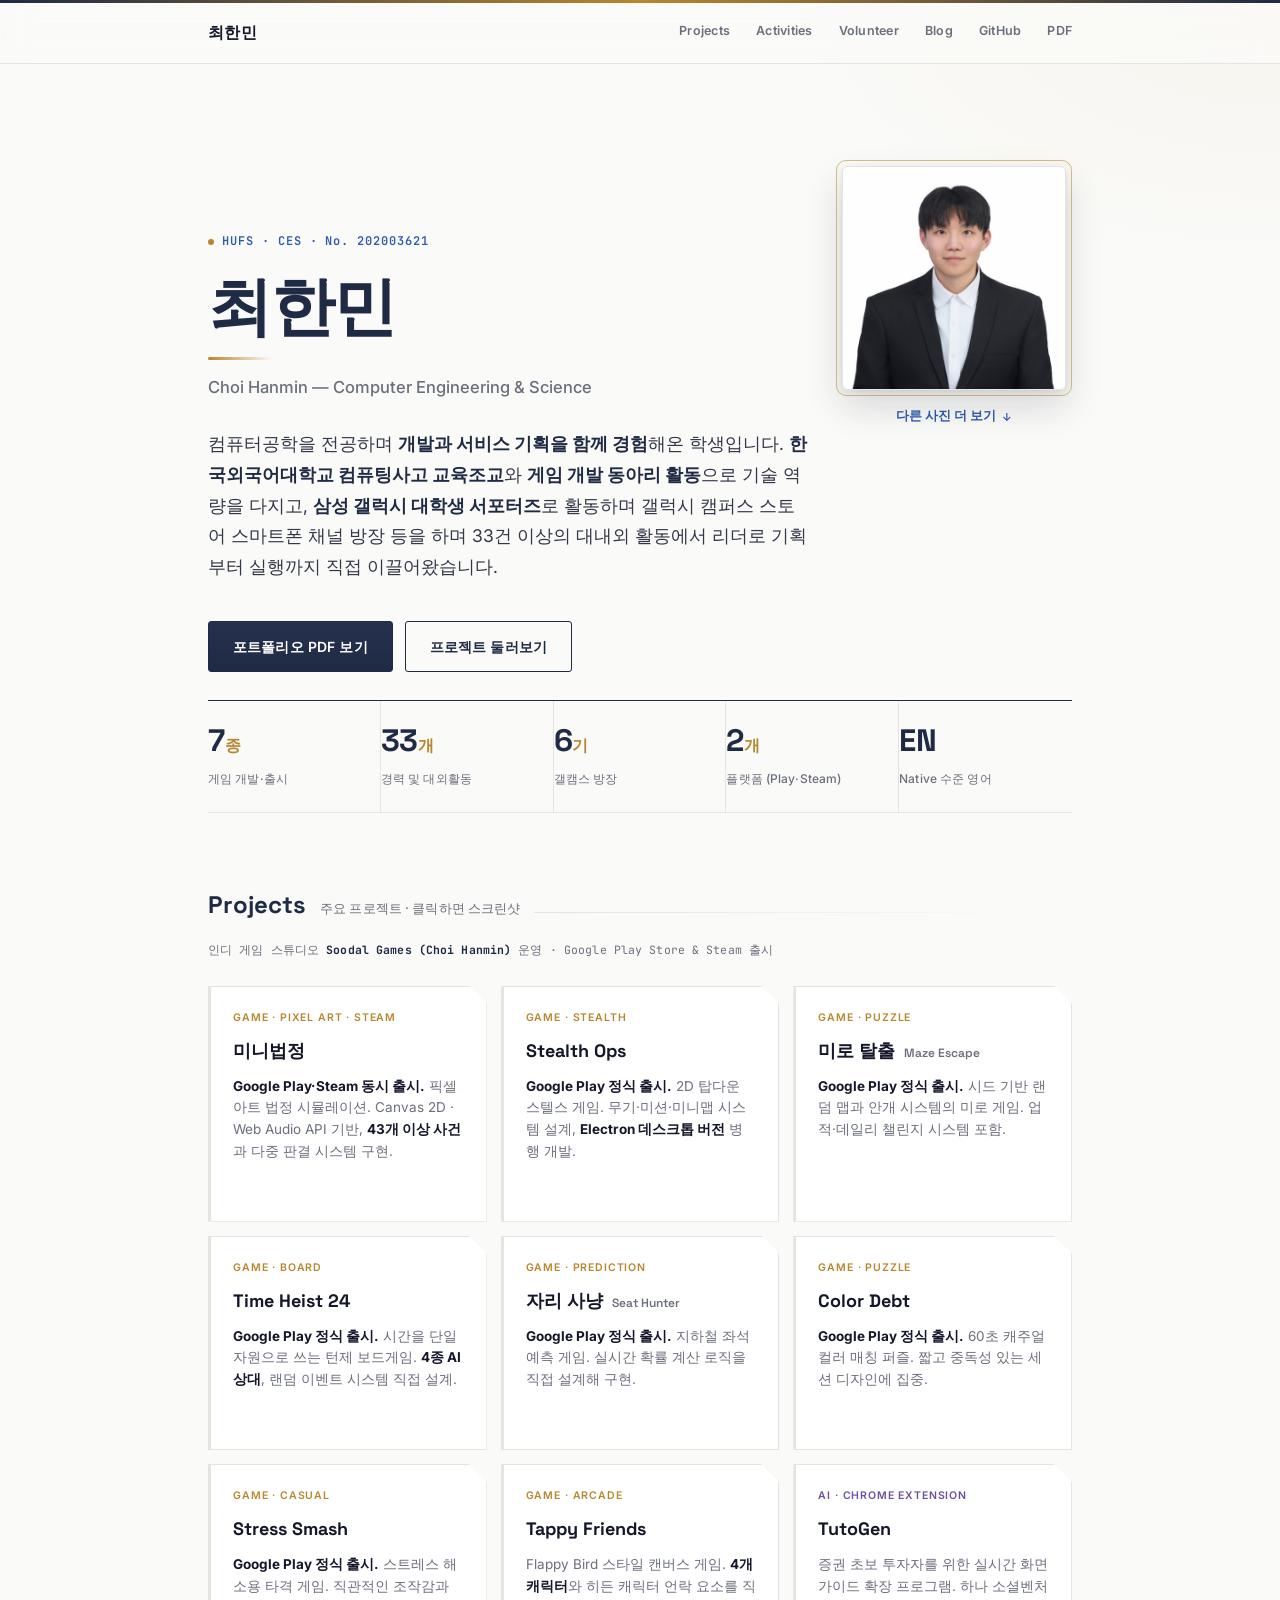
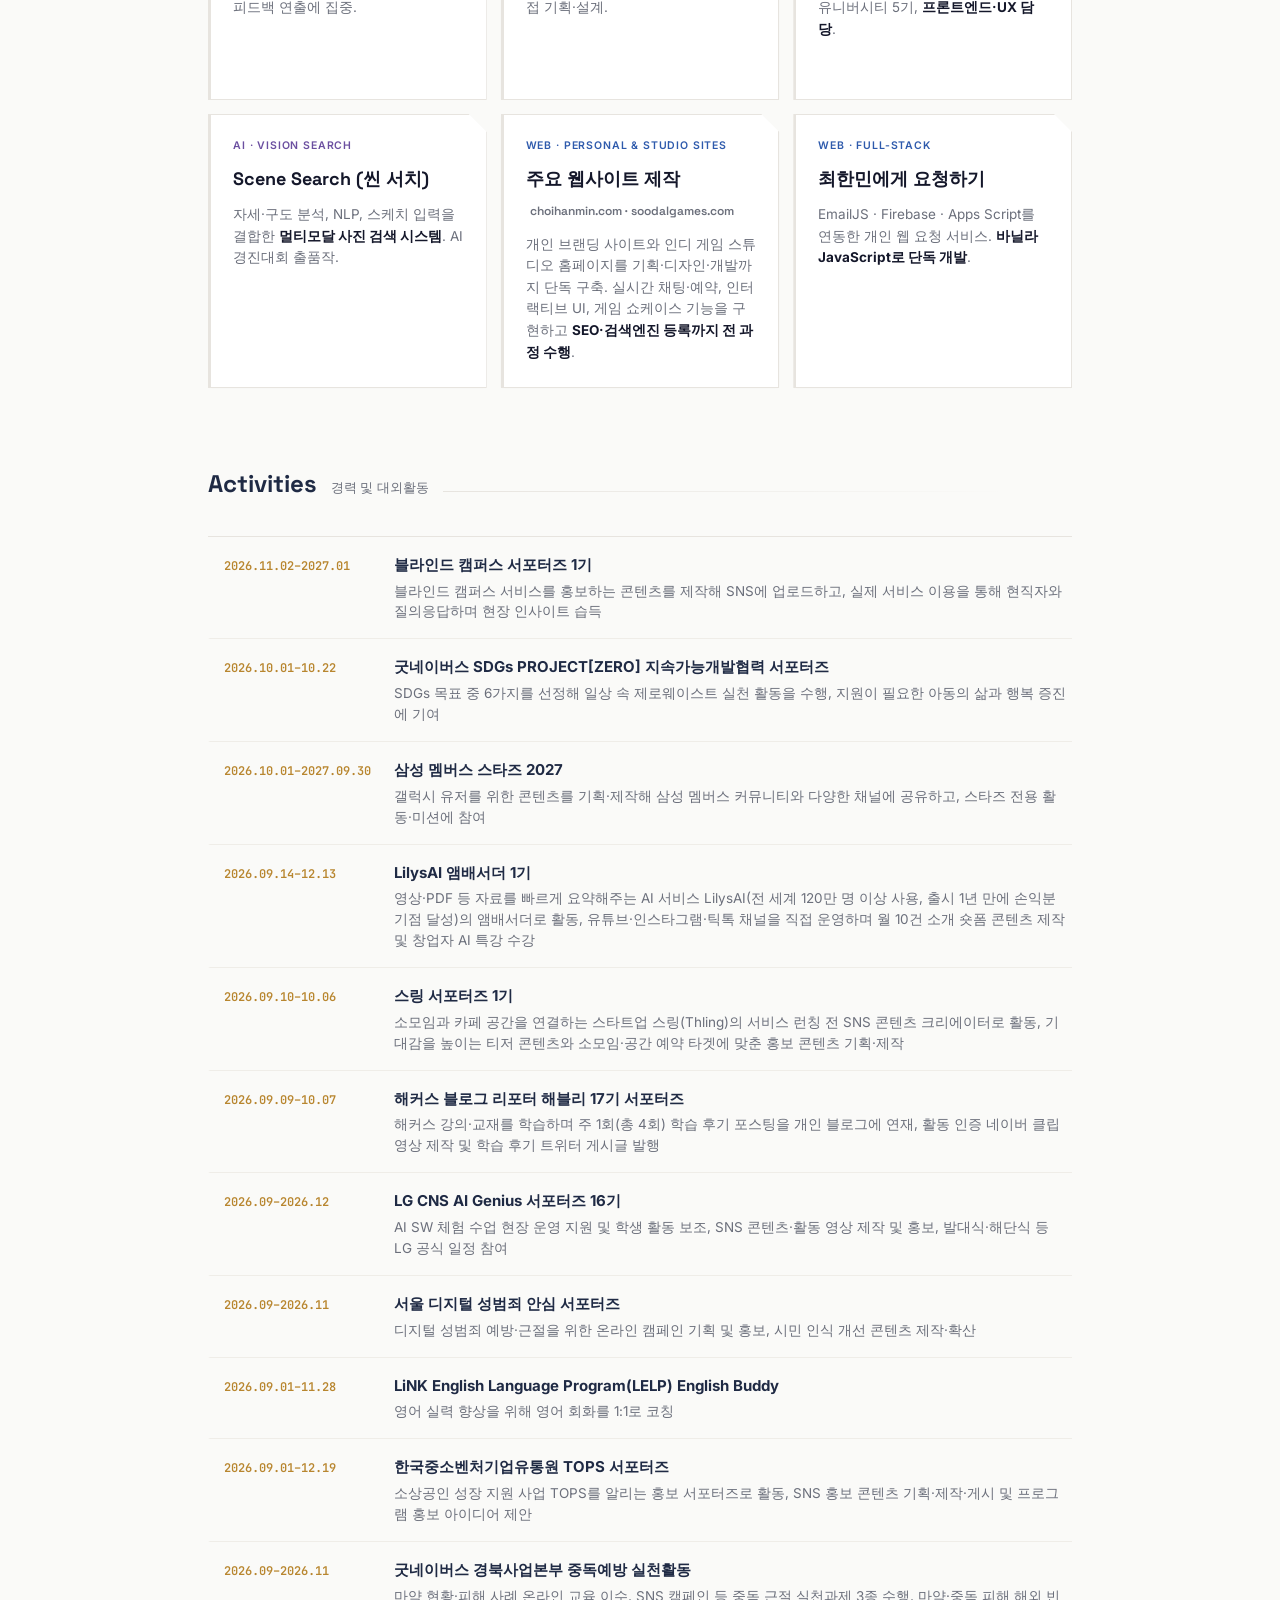
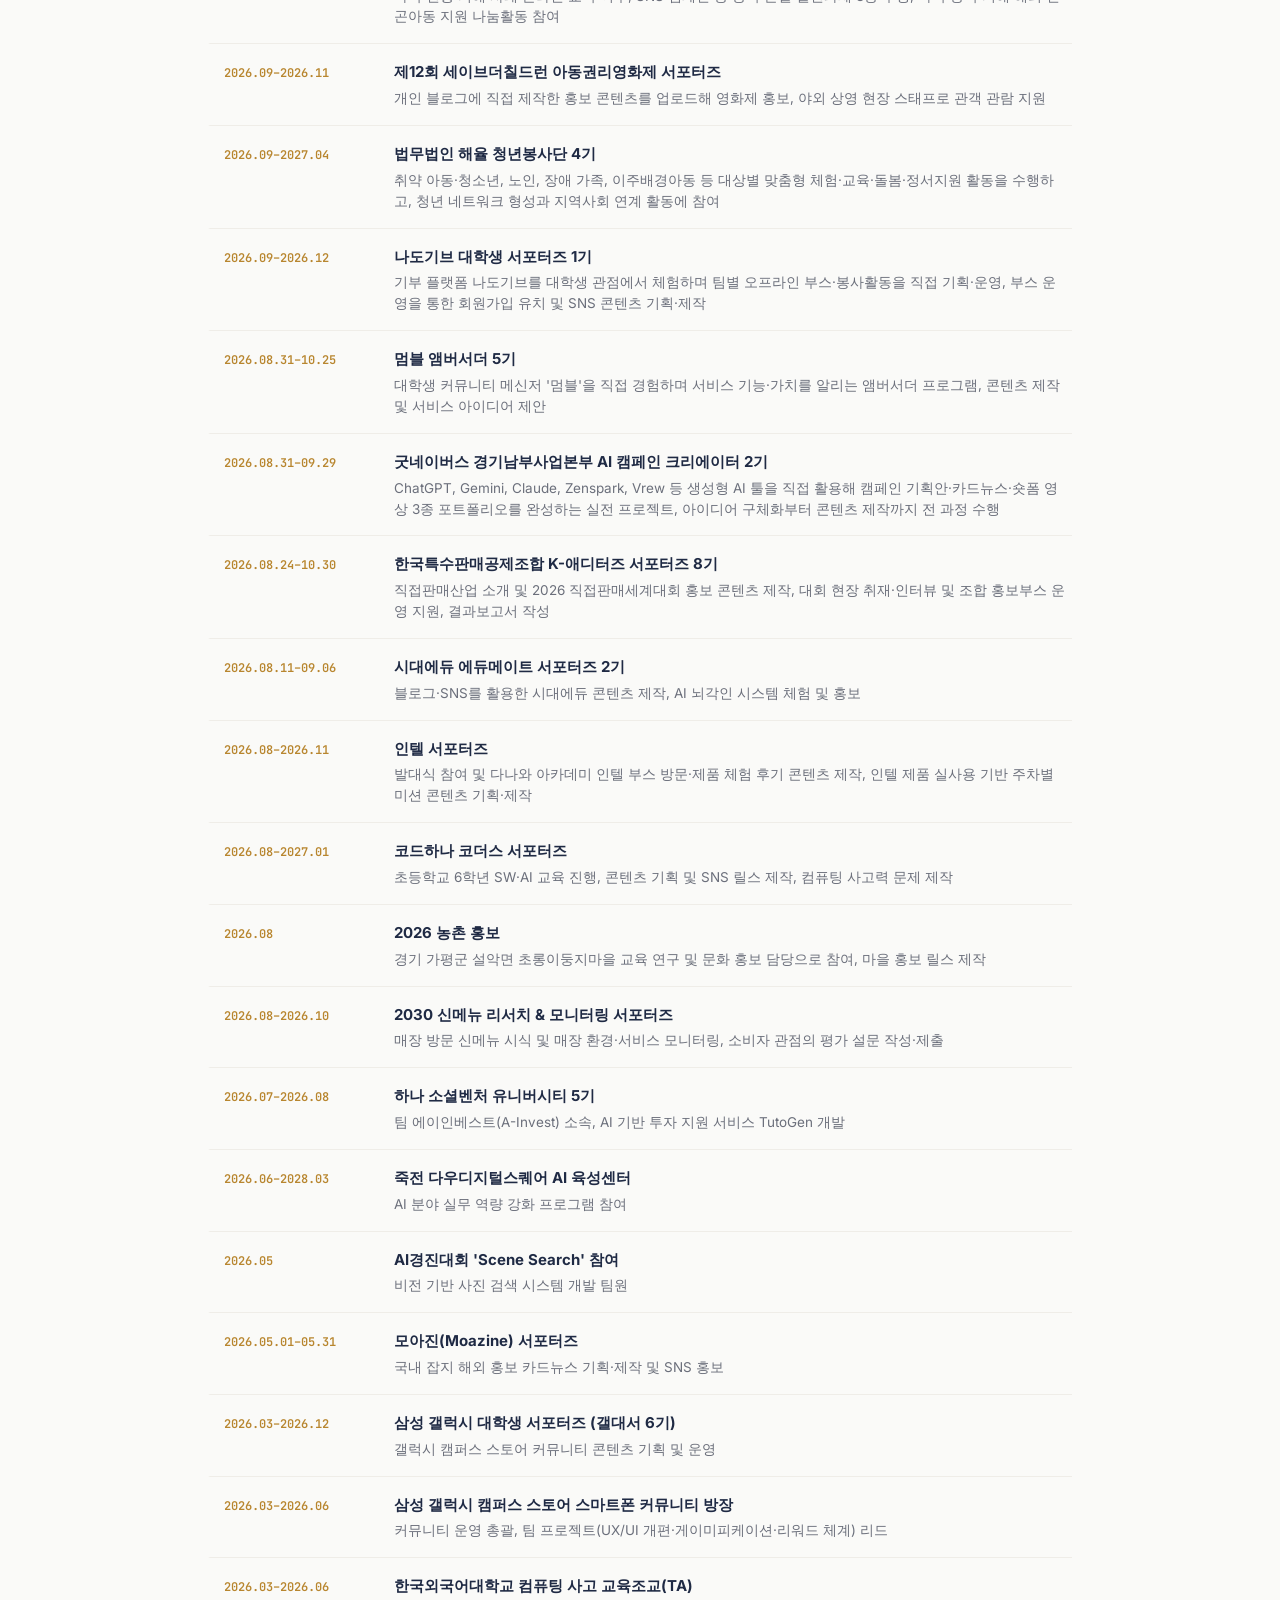
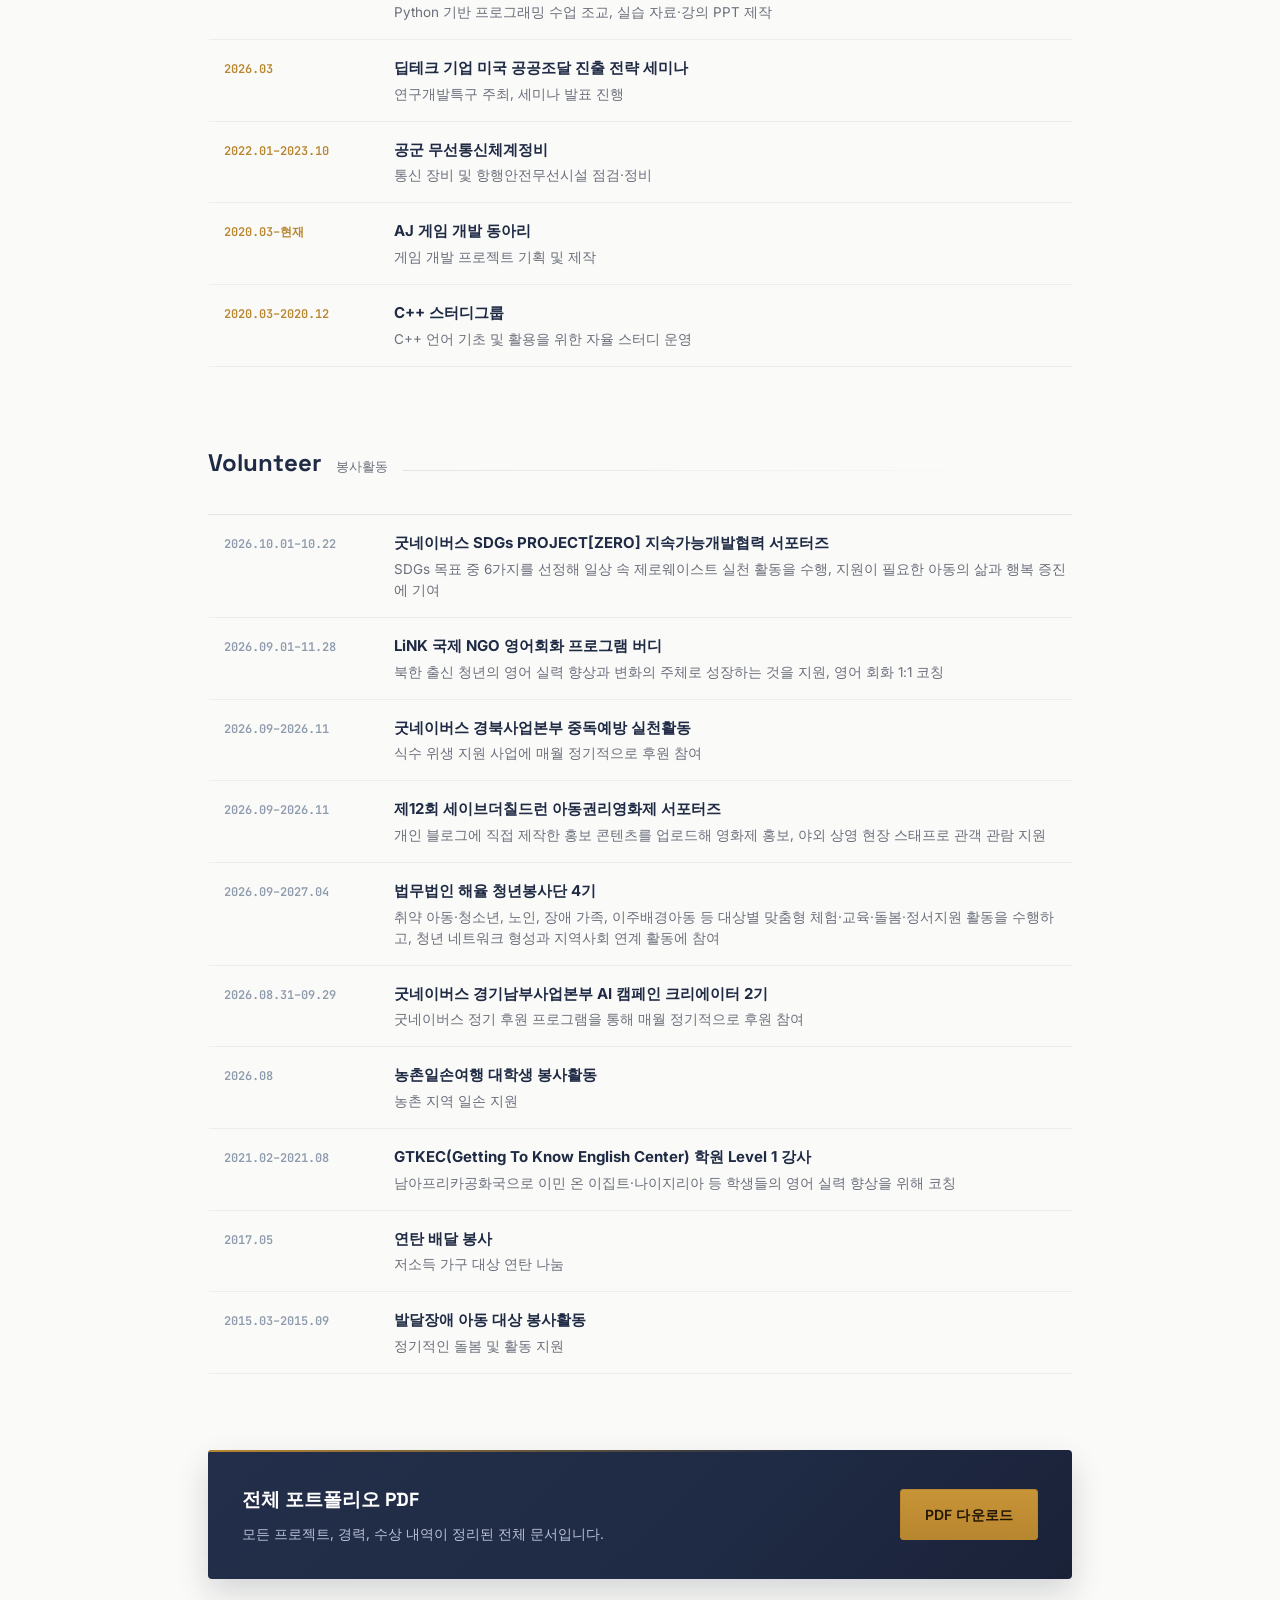
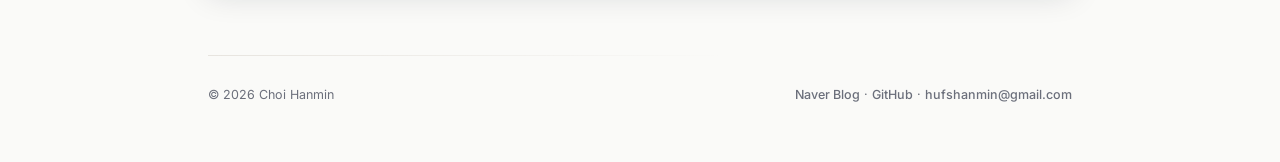
==== portfolio/index.html @ 6557c507 "Add 블라인드 캠퍼스 서포터즈 1기 activity - portfolio/index.html: new Activities row (2026.11.02-2027.01), now t" ====
<!DOCTYPE html>
<html lang="ko">
<head>
<meta charset="UTF-8">
<meta name="viewport" content="width=device-width, initial-scale=1.0">
<title>최한민 — Choi Hanmin</title>
<link rel="preconnect" href="https://fonts.googleapis.com">
<link rel="preconnect" href="https://fonts.gstatic.com" crossorigin>
<link href="https://fonts.googleapis.com/css2?family=Space+Grotesk:wght@500;600;700&family=Inter:wght@400;500;600;700;800&family=JetBrains+Mono:wght@400;500;600&display=swap" rel="stylesheet">
<style>
  :root{
    --bg:#FAFAF8;
    --surface:#FFFFFF;
    --ink:#14172A;
    --navy:#1F2A44;
    --blue:#2E5AAC;
    --gold:#B8862F;
    --line:#E7E4DF;
    --line-soft:#EFEDE8;
    --muted:#6B6F7B;
  }
  *{box-sizing:border-box;}
  html{scroll-behavior:smooth;}
  body{
    margin:0;
    background:
      radial-gradient(1100px 520px at 12% -8%, rgba(46,90,172,0.05), transparent 60%),
      radial-gradient(900px 480px at 100% 0%, rgba(184,134,47,0.05), transparent 55%),
      var(--bg);
    color:var(--ink);
    font-family:'Inter',sans-serif;
    line-height:1.65;
    -webkit-font-smoothing:antialiased;
    font-size:15.5px;
  }
  .topbar{height:3px;background:linear-gradient(90deg,var(--navy) 0%,var(--gold) 50%,var(--navy) 100%);}
  h1,h2,h3,.disp{font-family:'Space Grotesk',sans-serif;}
  .mono,.tag,.meta,.eyebrow,.mdate{font-family:'JetBrains Mono',monospace;}
  strong{font-weight:700;color:var(--navy);}

  a{color:inherit;}
  .wrap{max-width:920px;margin:0 auto;padding:0 28px;}

  /* NAV */
  header.nav{
    position:sticky;top:0;z-index:20;
    background:rgba(250,250,248,0.82);
    backdrop-filter:blur(14px) saturate(1.1);
    border-bottom:1px solid var(--line);
  }
  .nav-inner{
    max-width:920px;margin:0 auto;padding:17px 28px;
    display:flex;justify-content:space-between;align-items:center;
  }
  .nav-name{font-family:'Space Grotesk',sans-serif;font-weight:700;font-size:16px;letter-spacing:0.02em;flex-shrink:0;white-space:nowrap;margin-right:16px;position:relative;}
  .nav-links{display:flex;gap:26px;font-size:12.5px;min-width:0;}
  .nav-links a{
    color:var(--muted);text-decoration:none;font-weight:600;
    letter-spacing:.02em;
    padding-bottom:3px;border-bottom:1.5px solid transparent;
    transition:color .15s, border-color .15s;
  }
  .nav-links a:hover{color:var(--navy);border-color:var(--gold);}

  /* HERO */
  .hero{padding:96px 0 0;}
  .hero-top{
    display:flex;justify-content:space-between;align-items:flex-end;
    gap:24px;margin-bottom:0;
  }
  .hero-text{flex:1;}
  .hero-photo-wrap{display:flex;flex-direction:column;align-items:center;flex-shrink:0;gap:12px;}
  .hero-photo-frame{
    position:relative;padding:6px;
  }
  .hero-photo-frame::before{
    content:"";position:absolute;inset:0;
    border:1px solid var(--gold);border-radius:10px;
    opacity:.55;
  }
  .hero-photo{
    width:224px;height:224px;object-fit:cover;border-radius:6px;
    border:1px solid var(--line);
    box-shadow:0 16px 36px rgba(20,23,42,0.16), 0 2px 6px rgba(20,23,42,0.08);
    flex-shrink:0;display:block;
  }
  .eyebrow{
    display:inline-flex;align-items:center;gap:8px;
    color:var(--blue);font-size:12px;font-weight:600;
    letter-spacing:.08em;margin-bottom:22px;
  }
  .eyebrow .dot{width:6px;height:6px;border-radius:50%;background:var(--gold);}
  .hero h1{
    font-size:64px;font-weight:700;margin:0 0 14px;letter-spacing:-0.02em;
    color:var(--navy);line-height:1.05;
    position:relative;display:block;
  }
  .hero h1::after{
    content:"";display:block;width:64px;height:3px;margin-top:16px;
    background:linear-gradient(90deg,var(--gold),transparent);
    border-radius:2px;
  }
  .hero .en{
    font-size:16.5px;color:var(--muted);margin:0 0 28px;font-weight:500;
  }
  .hero p.lede{
    max-width:600px;font-size:17.5px;color:#333748;margin:0 0 38px;
    line-height:1.75;
  }
  .cta-row{display:flex;gap:12px;flex-wrap:wrap;margin-bottom:28px;}
  .btn{
    display:inline-flex;align-items:center;gap:8px;
    padding:13px 24px;border-radius:3px;font-size:14px;font-weight:600;
    text-decoration:none;border:1.5px solid var(--navy);
    transition:transform .15s ease, box-shadow .15s ease;
    letter-spacing:.01em;
  }
  .btn-primary{background:linear-gradient(180deg,#26314F,var(--navy));color:#fff;}
  .btn-primary:hover{transform:translateY(-2px);box-shadow:4px 4px 0 var(--gold);}
  .btn-ghost{background:transparent;color:var(--navy);}
  .btn-ghost:hover{transform:translateY(-2px);box-shadow:4px 4px 0 var(--line);}

  /* GALLERY */
  .gallery-toggle{
    display:inline-flex;align-items:center;gap:6px;
    background:none;border:none;cursor:pointer;
    font-family:'Inter',sans-serif;font-size:12.5px;font-weight:600;
    color:var(--blue);padding:0 0 3px;margin:0;
    border-bottom:1px solid transparent;
    transition:border-color .15s;
    white-space:nowrap;
  }
  .gallery-toggle:hover{border-bottom-color:var(--blue);}
  .gallery-toggle span{font-size:11px;transition:transform .2s;}
  .gallery-toggle.open span{transform:rotate(180deg);}
  .gallery-grid{
    display:grid;grid-template-columns:repeat(5,1fr);gap:10px;
    max-height:0;overflow:hidden;opacity:0;
    margin-bottom:0;
    transition:max-height .35s ease, opacity .3s ease, margin-bottom .35s ease;
  }
  .gallery-grid.open{max-height:400px;opacity:1;margin-bottom:40px;}
  .gallery-item{
    width:100%;aspect-ratio:3/4;object-fit:cover;border-radius:4px;
    border:1px solid var(--line);cursor:pointer;
    transition:transform .18s, box-shadow .18s;
  }
  .gallery-item:hover{transform:translateY(-3px);box-shadow:0 8px 18px rgba(20,23,42,0.14);}

  /* STAT STRIP */
  .stats{
    display:grid;grid-template-columns:repeat(4,1fr);
    border-top:1.5px solid var(--navy);border-bottom:1px solid var(--line);
    margin:0 0 72px;
  }
  .stats-5{grid-template-columns:repeat(5,1fr);}
  .stat{
    padding:24px 20px 22px 0;border-right:1px solid var(--line);
    transition:background .15s;
  }
  .stat:last-child{border-right:none;}
  .stat .num{
    font-family:'Space Grotesk',sans-serif;font-size:31px;font-weight:700;
    color:var(--navy);line-height:1;margin-bottom:9px;display:block;
    letter-spacing:-.01em;
  }
  .stat .num span{font-size:16px;font-weight:600;color:var(--gold);}
  .stat .label{font-size:12px;color:var(--muted);font-weight:500;letter-spacing:.01em;}

  /* SECTION TITLES */
  .section{padding:0 0 76px;}
  .section-head{display:flex;align-items:baseline;gap:14px;margin-bottom:32px;}
  .section-head h2{font-size:24px;margin:0;color:var(--navy);font-weight:700;}
  .section-head .count{font-size:12.5px;color:var(--muted);font-weight:500;letter-spacing:.01em;}
  .section-head::after{content:"";flex:1;height:1px;background:linear-gradient(90deg,var(--line),transparent 90%);}

  /* PROJECT CARDS (signature: cartridge notch + left accent) */
  .grid{display:grid;grid-template-columns:repeat(auto-fill,minmax(270px,1fr));gap:14px;}
  .card{
    position:relative;
    background:var(--surface);
    border:1px solid var(--line);
    border-left:3px solid var(--line);
    padding:22px 22px 24px;
    box-shadow:0 1px 3px rgba(20,23,42,0.03), 0 6px 18px rgba(20,23,42,0.03);
    clip-path:polygon(0 0,calc(100% - 18px) 0,100% 18px,100% 100%,0 100%);
    transition:border-color .18s, transform .18s, box-shadow .18s;
  }
  .card:hover{
    border-color:var(--navy);border-left-color:var(--gold);
    transform:translateY(-4px);box-shadow:0 10px 26px rgba(20,23,42,0.10);
  }
  .card .kicker{
    display:block;font-size:10.5px;letter-spacing:.08em;font-weight:600;
    color:var(--muted);margin-bottom:10px;text-transform:uppercase;
  }
  .card.game .kicker{color:var(--gold);}
  .card.ai .kicker{color:#6B4FA0;}
  .card.web .kicker{color:var(--blue);}
  .card h3{font-size:18px;margin:0 0 10px;color:var(--ink);font-weight:700;}
  .card h3 .en-name{font-size:12px;font-weight:600;color:var(--muted);margin-left:4px;}
  .studio-credit{
    font-family:'JetBrains Mono',monospace;font-size:11.5px;color:var(--muted);
    margin:-16px 0 26px;letter-spacing:.01em;
  }
  .studio-credit strong{color:var(--navy);font-weight:700;}
  .card p{font-size:13.5px;color:var(--muted);margin:0;line-height:1.6;}
  .card p strong{color:var(--ink);font-weight:700;}
  .card[data-shot]{cursor:pointer;}
  .card:focus{outline:none;border-color:var(--navy);}
  .card .shot-hint{
    display:inline-block;margin-top:14px;font-size:11.5px;font-weight:600;
    color:var(--blue);opacity:0;transform:translateY(4px);
    transition:opacity .18s, transform .18s;
  }
  .card:hover .shot-hint,.card:focus .shot-hint{opacity:1;transform:translateY(0);}

  /* LIGHTBOX */
  .lightbox{
    position:fixed;inset:0;z-index:100;
    background:rgba(20,23,42,0.82);
    display:none;align-items:center;justify-content:center;
    padding:40px 20px;
    backdrop-filter:blur(3px);
  }
  .lightbox.open{display:flex;}
  .lightbox-inner{
    position:relative;max-width:420px;width:100%;
    max-height:88vh;display:flex;flex-direction:column;align-items:center;
  }
  .lightbox-inner img{
    width:100%;height:auto;max-height:76vh;object-fit:contain;
    border-radius:6px;box-shadow:0 20px 60px rgba(0,0,0,0.45);
    background:#000;
  }
  .lightbox-title{
    color:#fff;font-family:'Space Grotesk',sans-serif;font-weight:700;
    font-size:15px;margin-top:16px;letter-spacing:.02em;
  }
  .lightbox-close{
    position:absolute;top:-44px;right:0;
    width:34px;height:34px;border-radius:50%;
    background:rgba(255,255,255,0.12);color:#fff;border:none;
    font-size:18px;cursor:pointer;line-height:1;
    display:flex;align-items:center;justify-content:center;
    transition:background .15s;
  }
  .lightbox-close:hover{background:rgba(255,255,255,0.25);}

  /* TIMELINE (Activities / Volunteer) */
  .timeline{border-top:1px solid var(--line);}
  .trow{
    display:grid;grid-template-columns:150px 1fr;gap:20px;
    padding:16px 4px 16px 14px;border-bottom:1px solid var(--line-soft);
    align-items:baseline;
    border-left:2px solid transparent;
    transition:background .15s, border-color .15s;
  }
  .trow:hover{background:var(--line-soft);border-left-color:var(--gold);}
  .trow .mdate{font-size:12px;color:var(--gold);font-weight:600;white-space:nowrap;}
  .trow .role{font-size:15px;font-weight:700;color:var(--navy);margin-bottom:3px;}
  .trow .desc{font-size:13.5px;color:var(--muted);line-height:1.55;}
  .timeline.alt .mdate{color:#8E9BAD;}
  .timeline.alt .trow:hover{border-left-color:var(--blue);}

  /* PDF */
  .pdf-panel{
    display:flex;justify-content:space-between;align-items:center;
    gap:20px;flex-wrap:wrap;
    background:linear-gradient(135deg,#232E4A,var(--navy) 60%,#1A2238);
    color:#fff;padding:34px;border-radius:4px;
    box-shadow:0 14px 32px rgba(20,23,42,0.16);
    position:relative;overflow:hidden;
  }
  .pdf-panel::after{
    content:"";position:absolute;top:0;left:0;right:0;height:2px;
    background:linear-gradient(90deg,var(--gold),transparent 70%);
  }
  .pdf-panel .l h3{margin:0 0 8px;font-size:19px;color:#fff;font-weight:700;}
  .pdf-panel .l p{margin:0;font-size:13.5px;color:#B9C1D6;}
  .pdf-panel .btn-primary{background:linear-gradient(180deg,#C89438,var(--gold));border-color:var(--gold);color:#211603;}
  .pdf-panel .btn-primary:hover{box-shadow:4px 4px 0 rgba(255,255,255,0.25);}

  footer{
    border-top:none;
    background:linear-gradient(90deg,var(--line),transparent 60%) top/100% 1px no-repeat;
    padding:30px 0 56px;
    display:flex;justify-content:space-between;flex-wrap:wrap;gap:12px;
    font-size:12.5px;color:var(--muted);
  }
  footer a{text-decoration:none;color:var(--muted);font-weight:500;}
  footer a:hover{color:var(--navy);}

  @media (max-width:640px){
    .nav-inner{padding:14px 18px;}
    .nav-links{gap:14px;overflow-x:auto;-webkit-overflow-scrolling:touch;scrollbar-width:none;}
    .nav-links::-webkit-scrollbar{display:none;}
    .nav-links a{white-space:nowrap;}
    .wrap{padding:0 18px;}
    .hero{padding-top:56px;}
    .hero h1{font-size:40px;}
    .hero p.lede{font-size:16px;}
    .hero-top{align-items:flex-start;gap:14px;}
    .hero-photo{width:152px;height:152px;}
    .gallery-grid{grid-template-columns:repeat(3,1fr);}
    .gallery-grid.open{max-height:900px;}
    .stats{grid-template-columns:repeat(2,1fr);}
    .stats-5{grid-template-columns:repeat(3,1fr);}
    .stat{padding:18px 14px 18px 0;}
    .stat:nth-child(2){border-right:none;}
    .trow{grid-template-columns:1fr;gap:4px;}
    .pdf-panel{padding:24px;}
  }
</style>
</head>
<body>
<div class="topbar"></div>

<header class="nav">
  <div class="nav-inner">
    <div class="nav-name">최한민</div>
    <nav class="nav-links">
      <a href="#projects">Projects</a>
      <a href="#activities">Activities</a>
      <a href="#volunteer">Volunteer</a>
      <a href="https://blog.naver.com/choehanmin" target="_blank" rel="noopener">Blog</a>
      <a href="https://github.com/ChoeHanMin" target="_blank" rel="noopener">GitHub</a>
      <a href="portfolio.pdf" target="_blank" rel="noopener">PDF</a>
    </nav>
  </div>
</header>

<div class="wrap">

  <section class="hero">
    <div class="hero-top">
      <div class="hero-text">
        <span class="eyebrow"><span class="dot"></span>HUFS · CES · No. 202003621</span>
        <h1>최한민</h1>
        <p class="en">Choi Hanmin — Computer Engineering &amp; Science</p>
      </div>
      <div class="hero-photo-wrap">
        <div class="hero-photo-frame"><img class="hero-photo" src="photos/profile.jpg" alt="최한민 프로필 사진"></div>
        <button class="gallery-toggle" id="galleryToggle">다른 사진 더 보기 <span id="galleryArrow">↓</span></button>
      </div>
    </div>
    <p class="lede">컴퓨터공학을 전공하며 <strong>개발과 서비스 기획을 함께 경험</strong>해온 학생입니다.
    <strong>한국외국어대학교 컴퓨팅사고 교육조교</strong>와 <strong>게임 개발 동아리 활동</strong>으로 기술 역량을 다지고,
    <strong>삼성 갤럭시 대학생 서포터즈</strong>로 활동하며 갤럭시 캠퍼스 스토어 스마트폰 채널 방장 등을 하며
    33건 이상의 대내외 활동에서 리더로 기획부터 실행까지 직접 이끌어왔습니다.</p>
    <div class="cta-row">
      <a class="btn btn-primary" href="portfolio.pdf" target="_blank" rel="noopener">포트폴리오 PDF 보기</a>
      <a class="btn btn-ghost" href="#projects">프로젝트 둘러보기</a>
    </div>

    <div class="gallery-grid" id="galleryGrid">
      <img class="gallery-item" src="photos/photo2.jpg" data-shot="photos/photo2.jpg" data-title="최한민" alt="최한민 사진 2">
      <img class="gallery-item" src="photos/photo3.jpg" data-shot="photos/photo3.jpg" data-title="최한민" alt="최한민 사진 3">
      <img class="gallery-item" src="photos/photo4.jpg" data-shot="photos/photo4.jpg" data-title="최한민" alt="최한민 사진 4">
      <img class="gallery-item" src="photos/photo5.jpg" data-shot="photos/photo5.jpg" data-title="최한민" alt="최한민 사진 5">
      <img class="gallery-item" src="photos/photo6.jpg" data-shot="photos/photo6.jpg" data-title="최한민" alt="최한민 사진 6">
    </div>

    <div class="stats stats-5">
      <div class="stat"><span class="num">7<span>종</span></span><span class="label">게임 개발·출시</span></div>
      <div class="stat"><span class="num">33<span>개</span></span><span class="label">경력 및 대외활동</span></div>
      <div class="stat"><span class="num">6<span>기</span></span><span class="label">갤캠스 방장</span></div>
      <div class="stat"><span class="num">2<span>개</span></span><span class="label">플랫폼 (Play·Steam)</span></div>
      <div class="stat"><span class="num">EN<span></span></span><span class="label">Native 수준 영어</span></div>
    </div>
  </section>

  <section class="section" id="projects">
    <div class="section-head"><h2>Projects</h2><span class="count">주요 프로젝트 · 클릭하면 스크린샷</span></div>
    <p class="studio-credit">인디 게임 스튜디오 <strong>Soodal Games (Choi Hanmin)</strong> 운영 · Google Play Store &amp; Steam 출시</p>
    <div class="grid">
      <div class="card game" tabindex="0" data-shot="shots/mini-court.jpg" data-title="미니법정">
        <span class="kicker">Game · Pixel Art · Steam</span>
        <h3>미니법정</h3>
        <p><strong>Google Play·Steam 동시 출시.</strong> 픽셀아트 법정 시뮬레이션. Canvas 2D · Web Audio API 기반, <strong>43개 이상 사건</strong>과 다중 판결 시스템 구현.</p>
        <span class="shot-hint">스크린샷 보기 ↗</span>
      </div>
      <div class="card game" tabindex="0" data-shot="shots/stealth-ops.jpg" data-title="Stealth Ops">
        <span class="kicker">Game · Stealth</span>
        <h3>Stealth Ops</h3>
        <p><strong>Google Play 정식 출시.</strong> 2D 탑다운 스텔스 게임. 무기·미션·미니맵 시스템 설계, <strong>Electron 데스크톱 버전</strong> 병행 개발.</p>
        <span class="shot-hint">스크린샷 보기 ↗</span>
      </div>
      <div class="card game" tabindex="0" data-shot="shots/maze-escape.jpg" data-title="미로 탈출">
        <span class="kicker">Game · Puzzle</span>
        <h3>미로 탈출 <span class="en-name">Maze Escape</span></h3>
        <p><strong>Google Play 정식 출시.</strong> 시드 기반 랜덤 맵과 안개 시스템의 미로 게임. 업적·데일리 챌린지 시스템 포함.</p>
        <span class="shot-hint">스크린샷 보기 ↗</span>
      </div>
      <div class="card game" tabindex="0" data-shot="shots/time-heist.jpg" data-title="Time Heist 24">
        <span class="kicker">Game · Board</span>
        <h3>Time Heist 24</h3>
        <p><strong>Google Play 정식 출시.</strong> 시간을 단일 자원으로 쓰는 턴제 보드게임. <strong>4종 AI 상대</strong>, 랜덤 이벤트 시스템 직접 설계.</p>
        <span class="shot-hint">스크린샷 보기 ↗</span>
      </div>
      <div class="card game">
        <span class="kicker">Game · Prediction</span>
        <h3>자리 사냥 <span class="en-name">Seat Hunter</span></h3>
        <p><strong>Google Play 정식 출시.</strong> 지하철 좌석 예측 게임. 실시간 확률 계산 로직을 직접 설계해 구현.</p>
      </div>
      <div class="card game">
        <span class="kicker">Game · Puzzle</span>
        <h3>Color Debt</h3>
        <p><strong>Google Play 정식 출시.</strong> 60초 캐주얼 컬러 매칭 퍼즐. 짧고 중독성 있는 세션 디자인에 집중.</p>
      </div>
      <div class="card game">
        <span class="kicker">Game · Casual</span>
        <h3>Stress Smash</h3>
        <p><strong>Google Play 정식 출시.</strong> 스트레스 해소용 타격 게임. 직관적인 조작감과 피드백 연출에 집중.</p>
      </div>
      <div class="card game" tabindex="0" data-shot="shots/tappy-friends.jpg" data-title="Tappy Friends">
        <span class="kicker">Game · Arcade</span>
        <h3>Tappy Friends</h3>
        <p>Flappy Bird 스타일 캔버스 게임. <strong>4개 캐릭터</strong>와 히든 캐릭터 언락 요소를 직접 기획·설계.</p>
        <span class="shot-hint">스크린샷 보기 ↗</span>
      </div>
      <div class="card ai" tabindex="0" data-shot="shots/tutogen.jpg" data-title="TutoGen">
        <span class="kicker">AI · Chrome Extension</span>
        <h3>TutoGen</h3>
        <p>증권 초보 투자자를 위한 실시간 화면 가이드 확장 프로그램. 하나 소셜벤처 유니버시티 5기, <strong>프론트엔드·UX 담당</strong>.</p>
        <span class="shot-hint">스크린샷 보기 ↗</span>
      </div>
      <div class="card ai" tabindex="0" data-shot="shots/scene-search.jpg" data-title="Scene Search (씬 서치)">
        <span class="kicker">AI · Vision Search</span>
        <h3>Scene Search (씬 서치)</h3>
        <p>자세·구도 분석, NLP, 스케치 입력을 결합한 <strong>멀티모달 사진 검색 시스템</strong>. AI 경진대회 출품작.</p>
        <span class="shot-hint">스크린샷 보기 ↗</span>
      </div>
      <div class="card web">
        <span class="kicker">Web · Personal &amp; Studio Sites</span>
        <h3>주요 웹사이트 제작 <span class="en-name">choihanmin.com · soodalgames.com</span></h3>
        <p>개인 브랜딩 사이트와 인디 게임 스튜디오 홈페이지를 기획·디자인·개발까지 단독 구축. 실시간 채팅·예약, 인터랙티브 UI, 게임 쇼케이스 기능을 구현하고 <strong>SEO·검색엔진 등록까지 전 과정 수행</strong>.</p>
      </div>
      <div class="card web" tabindex="0" data-shot="shots/request-app.jpg" data-title="최한민에게 요청하기">
        <span class="kicker">Web · Full-stack</span>
        <h3>최한민에게 요청하기</h3>
        <p>EmailJS · Firebase · Apps Script를 연동한 개인 웹 요청 서비스. <strong>바닐라 JavaScript로 단독 개발</strong>.</p>
        <span class="shot-hint">스크린샷 보기 ↗</span>
      </div>
    </div>
  </section>

  <section class="section" id="activities">
    <div class="section-head"><h2>Activities</h2><span class="count">경력 및 대외활동</span></div>
    <div class="timeline">
      <div class="trow"><span class="mdate">2026.11.02–2027.01</span><div><div class="role">블라인드 캠퍼스 서포터즈 1기</div><div class="desc">블라인드 캠퍼스 서비스를 홍보하는 콘텐츠를 제작해 SNS에 업로드하고, 실제 서비스 이용을 통해 현직자와 질의응답하며 현장 인사이트 습득</div></div></div>
      <div class="trow"><span class="mdate">2026.10.01–10.22</span><div><div class="role">굿네이버스 SDGs PROJECT[ZERO] 지속가능개발협력 서포터즈</div><div class="desc">SDGs 목표 중 6가지를 선정해 일상 속 제로웨이스트 실천 활동을 수행, 지원이 필요한 아동의 삶과 행복 증진에 기여</div></div></div>
      <div class="trow"><span class="mdate">2026.10.01–2027.09.30</span><div><div class="role">삼성 멤버스 스타즈 2027</div><div class="desc">갤럭시 유저를 위한 콘텐츠를 기획·제작해 삼성 멤버스 커뮤니티와 다양한 채널에 공유하고, 스타즈 전용 활동·미션에 참여</div></div></div>
      <div class="trow"><span class="mdate">2026.09.14–12.13</span><div><div class="role">LilysAI 앰배서더 1기</div><div class="desc">영상·PDF 등 자료를 빠르게 요약해주는 AI 서비스 LilysAI(전 세계 120만 명 이상 사용, 출시 1년 만에 손익분기점 달성)의 앰배서더로 활동, 유튜브·인스타그램·틱톡 채널을 직접 운영하며 월 10건 소개 숏폼 콘텐츠 제작 및 창업자 AI 특강 수강</div></div></div>
      <div class="trow"><span class="mdate">2026.09.10–10.06</span><div><div class="role">스링 서포터즈 1기</div><div class="desc">소모임과 카페 공간을 연결하는 스타트업 스링(Thling)의 서비스 런칭 전 SNS 콘텐츠 크리에이터로 활동, 기대감을 높이는 티저 콘텐츠와 소모임·공간 예약 타겟에 맞춘 홍보 콘텐츠 기획·제작</div></div></div>
      <div class="trow"><span class="mdate">2026.09.09–10.07</span><div><div class="role">해커스 블로그 리포터 해블리 17기 서포터즈</div><div class="desc">해커스 강의·교재를 학습하며 주 1회(총 4회) 학습 후기 포스팅을 개인 블로그에 연재, 활동 인증 네이버 클립 영상 제작 및 학습 후기 트위터 게시글 발행</div></div></div>
      <div class="trow"><span class="mdate">2026.09–2026.12</span><div><div class="role">LG CNS AI Genius 서포터즈 16기</div><div class="desc">AI SW 체험 수업 현장 운영 지원 및 학생 활동 보조, SNS 콘텐츠·활동 영상 제작 및 홍보, 발대식·해단식 등 LG 공식 일정 참여</div></div></div>
      <div class="trow"><span class="mdate">2026.09–2026.11</span><div><div class="role">서울 디지털 성범죄 안심 서포터즈</div><div class="desc">디지털 성범죄 예방·근절을 위한 온라인 캠페인 기획 및 홍보, 시민 인식 개선 콘텐츠 제작·확산</div></div></div>
      <div class="trow"><span class="mdate">2026.09.01–11.28</span><div><div class="role">LiNK English Language Program(LELP) English Buddy</div><div class="desc">영어 실력 향상을 위해 영어 회화를 1:1로 코칭</div></div></div>
      <div class="trow"><span class="mdate">2026.09.01–12.19</span><div><div class="role">한국중소벤처기업유통원 TOPS 서포터즈</div><div class="desc">소상공인 성장 지원 사업 TOPS를 알리는 홍보 서포터즈로 활동, SNS 홍보 콘텐츠 기획·제작·게시 및 프로그램 홍보 아이디어 제안</div></div></div>
      <div class="trow"><span class="mdate">2026.09–2026.11</span><div><div class="role">굿네이버스 경북사업본부 중독예방 실천활동</div><div class="desc">마약 현황·피해 사례 온라인 교육 이수, SNS 캠페인 등 중독 근절 실천과제 3종 수행, 마약·중독 피해 해외 빈곤아동 지원 나눔활동 참여</div></div></div>
      <div class="trow"><span class="mdate">2026.09–2026.11</span><div><div class="role">제12회 세이브더칠드런 아동권리영화제 서포터즈</div><div class="desc">개인 블로그에 직접 제작한 홍보 콘텐츠를 업로드해 영화제 홍보, 야외 상영 현장 스태프로 관객 관람 지원</div></div></div>
      <div class="trow"><span class="mdate">2026.09–2027.04</span><div><div class="role">법무법인 해율 청년봉사단 4기</div><div class="desc">취약 아동·청소년, 노인, 장애 가족, 이주배경아동 등 대상별 맞춤형 체험·교육·돌봄·정서지원 활동을 수행하고, 청년 네트워크 형성과 지역사회 연계 활동에 참여</div></div></div>
      <div class="trow"><span class="mdate">2026.09–2026.12</span><div><div class="role">나도기브 대학생 서포터즈 1기</div><div class="desc">기부 플랫폼 나도기브를 대학생 관점에서 체험하며 팀별 오프라인 부스·봉사활동을 직접 기획·운영, 부스 운영을 통한 회원가입 유치 및 SNS 콘텐츠 기획·제작</div></div></div>
      <div class="trow"><span class="mdate">2026.08.31–10.25</span><div><div class="role">멈블 앰버서더 5기</div><div class="desc">대학생 커뮤니티 메신저 '멈블'을 직접 경험하며 서비스 기능·가치를 알리는 앰버서더 프로그램, 콘텐츠 제작 및 서비스 아이디어 제안</div></div></div>
      <div class="trow"><span class="mdate">2026.08.31–09.29</span><div><div class="role">굿네이버스 경기남부사업본부 AI 캠페인 크리에이터 2기</div><div class="desc">ChatGPT, Gemini, Claude, Zenspark, Vrew 등 생성형 AI 툴을 직접 활용해 캠페인 기획안·카드뉴스·숏폼 영상 3종 포트폴리오를 완성하는 실전 프로젝트, 아이디어 구체화부터 콘텐츠 제작까지 전 과정 수행</div></div></div>
      <div class="trow"><span class="mdate">2026.08.24–10.30</span><div><div class="role">한국특수판매공제조합 K-애디터즈 서포터즈 8기</div><div class="desc">직접판매산업 소개 및 2026 직접판매세계대회 홍보 콘텐츠 제작, 대회 현장 취재·인터뷰 및 조합 홍보부스 운영 지원, 결과보고서 작성</div></div></div>
      <div class="trow"><span class="mdate">2026.08.11–09.06</span><div><div class="role">시대에듀 에듀메이트 서포터즈 2기</div><div class="desc">블로그·SNS를 활용한 시대에듀 콘텐츠 제작, AI 뇌각인 시스템 체험 및 홍보</div></div></div>
      <div class="trow"><span class="mdate">2026.08–2026.11</span><div><div class="role">인텔 서포터즈</div><div class="desc">발대식 참여 및 다나와 아카데미 인텔 부스 방문·제품 체험 후기 콘텐츠 제작, 인텔 제품 실사용 기반 주차별 미션 콘텐츠 기획·제작</div></div></div>
      <div class="trow"><span class="mdate">2026.08–2027.01</span><div><div class="role">코드하나 코더스 서포터즈</div><div class="desc">초등학교 6학년 SW·AI 교육 진행, 콘텐츠 기획 및 SNS 릴스 제작, 컴퓨팅 사고력 문제 제작</div></div></div>
      <div class="trow"><span class="mdate">2026.08</span><div><div class="role">2026 농촌 홍보</div><div class="desc">경기 가평군 설악면 초롱이둥지마을 교육 연구 및 문화 홍보 담당으로 참여, 마을 홍보 릴스 제작</div></div></div>
      <div class="trow"><span class="mdate">2026.08–2026.10</span><div><div class="role">2030 신메뉴 리서치 & 모니터링 서포터즈</div><div class="desc">매장 방문 신메뉴 시식 및 매장 환경·서비스 모니터링, 소비자 관점의 평가 설문 작성·제출</div></div></div>
      <div class="trow"><span class="mdate">2026.07–2026.08</span><div><div class="role">하나 소셜벤처 유니버시티 5기</div><div class="desc">팀 에이인베스트(A-Invest) 소속, AI 기반 투자 지원 서비스 TutoGen 개발</div></div></div>
      <div class="trow"><span class="mdate">2026.06–2028.03</span><div><div class="role">죽전 다우디지털스퀘어 AI 육성센터</div><div class="desc">AI 분야 실무 역량 강화 프로그램 참여</div></div></div>
      <div class="trow"><span class="mdate">2026.05</span><div><div class="role">AI경진대회 'Scene Search' 참여</div><div class="desc">비전 기반 사진 검색 시스템 개발 팀원</div></div></div>
      <div class="trow"><span class="mdate">2026.05.01–05.31</span><div><div class="role">모아진(Moazine) 서포터즈</div><div class="desc">국내 잡지 해외 홍보 카드뉴스 기획·제작 및 SNS 홍보</div></div></div>
      <div class="trow"><span class="mdate">2026.03–2026.12</span><div><div class="role">삼성 갤럭시 대학생 서포터즈 (갤대서 6기)</div><div class="desc">갤럭시 캠퍼스 스토어 커뮤니티 콘텐츠 기획 및 운영</div></div></div>
      <div class="trow"><span class="mdate">2026.03–2026.06</span><div><div class="role">삼성 갤럭시 캠퍼스 스토어 스마트폰 커뮤니티 방장</div><div class="desc">커뮤니티 운영 총괄, 팀 프로젝트(UX/UI 개편·게이미피케이션·리워드 체계) 리드</div></div></div>
      <div class="trow"><span class="mdate">2026.03–2026.06</span><div><div class="role">한국외국어대학교 컴퓨팅 사고 교육조교(TA)</div><div class="desc">Python 기반 프로그래밍 수업 조교, 실습 자료·강의 PPT 제작</div></div></div>
      <div class="trow"><span class="mdate">2026.03</span><div><div class="role">딥테크 기업 미국 공공조달 진출 전략 세미나</div><div class="desc">연구개발특구 주최, 세미나 발표 진행</div></div></div>
      <div class="trow"><span class="mdate">2022.01–2023.10</span><div><div class="role">공군 무선통신체계정비</div><div class="desc">통신 장비 및 항행안전무선시설 점검·정비</div></div></div>
      <div class="trow"><span class="mdate">2020.03–현재</span><div><div class="role">AJ 게임 개발 동아리</div><div class="desc">게임 개발 프로젝트 기획 및 제작</div></div></div>
      <div class="trow"><span class="mdate">2020.03–2020.12</span><div><div class="role">C++ 스터디그룹</div><div class="desc">C++ 언어 기초 및 활용을 위한 자율 스터디 운영</div></div></div>
    </div>
  </section>

  <section class="section" id="volunteer">
    <div class="section-head"><h2>Volunteer</h2><span class="count">봉사활동</span></div>
    <div class="timeline alt">
      <div class="trow"><span class="mdate">2026.10.01–10.22</span><div><div class="role">굿네이버스 SDGs PROJECT[ZERO] 지속가능개발협력 서포터즈</div><div class="desc">SDGs 목표 중 6가지를 선정해 일상 속 제로웨이스트 실천 활동을 수행, 지원이 필요한 아동의 삶과 행복 증진에 기여</div></div></div>
      <div class="trow"><span class="mdate">2026.09.01–11.28</span><div><div class="role">LiNK 국제 NGO 영어회화 프로그램 버디</div><div class="desc">북한 출신 청년의 영어 실력 향상과 변화의 주체로 성장하는 것을 지원, 영어 회화 1:1 코칭</div></div></div>
      <div class="trow"><span class="mdate">2026.09–2026.11</span><div><div class="role">굿네이버스 경북사업본부 중독예방 실천활동</div><div class="desc">식수 위생 지원 사업에 매월 정기적으로 후원 참여</div></div></div>
      <div class="trow"><span class="mdate">2026.09–2026.11</span><div><div class="role">제12회 세이브더칠드런 아동권리영화제 서포터즈</div><div class="desc">개인 블로그에 직접 제작한 홍보 콘텐츠를 업로드해 영화제 홍보, 야외 상영 현장 스태프로 관객 관람 지원</div></div></div>
      <div class="trow"><span class="mdate">2026.09–2027.04</span><div><div class="role">법무법인 해율 청년봉사단 4기</div><div class="desc">취약 아동·청소년, 노인, 장애 가족, 이주배경아동 등 대상별 맞춤형 체험·교육·돌봄·정서지원 활동을 수행하고, 청년 네트워크 형성과 지역사회 연계 활동에 참여</div></div></div>
      <div class="trow"><span class="mdate">2026.08.31–09.29</span><div><div class="role">굿네이버스 경기남부사업본부 AI 캠페인 크리에이터 2기</div><div class="desc">굿네이버스 정기 후원 프로그램을 통해 매월 정기적으로 후원 참여</div></div></div>
      <div class="trow"><span class="mdate">2026.08</span><div><div class="role">농촌일손여행 대학생 봉사활동</div><div class="desc">농촌 지역 일손 지원</div></div></div>
      <div class="trow"><span class="mdate">2021.02–2021.08</span><div><div class="role">GTKEC(Getting To Know English Center) 학원 Level 1 강사</div><div class="desc">남아프리카공화국으로 이민 온 이집트·나이지리아 등 학생들의 영어 실력 향상을 위해 코칭</div></div></div>
      <div class="trow"><span class="mdate">2017.05</span><div><div class="role">연탄 배달 봉사</div><div class="desc">저소득 가구 대상 연탄 나눔</div></div></div>
      <div class="trow"><span class="mdate">2015.03–2015.09</span><div><div class="role">발달장애 아동 대상 봉사활동</div><div class="desc">정기적인 돌봄 및 활동 지원</div></div></div>
    </div>
  </section>

  <section class="section">
    <div class="pdf-panel">
      <div class="l">
        <h3>전체 포트폴리오 PDF</h3>
        <p>모든 프로젝트, 경력, 수상 내역이 정리된 전체 문서입니다.</p>
      </div>
      <a class="btn btn-primary" href="portfolio.pdf" target="_blank" rel="noopener">PDF 다운로드</a>
    </div>
  </section>

  <footer>
    <span>&copy; 2026 Choi Hanmin</span>
    <span>
      <a href="https://blog.naver.com/choehanmin" target="_blank" rel="noopener">Naver Blog</a> ·
      <a href="https://github.com/ChoeHanMin" target="_blank" rel="noopener">GitHub</a> ·
      <a href="mailto:hufshanmin@gmail.com">hufshanmin@gmail.com</a>
    </span>
  </footer>

</div>

<div class="lightbox" id="lightbox">
  <div class="lightbox-inner">
    <button class="lightbox-close" id="lightboxClose" aria-label="닫기">✕</button>
    <img id="lightboxImg" src="" alt="">
    <div class="lightbox-title" id="lightboxTitle"></div>
  </div>
</div>

<script>
  const cards = document.querySelectorAll('[data-shot]');
  const lightbox = document.getElementById('lightbox');
  const lightboxImg = document.getElementById('lightboxImg');
  const lightboxTitle = document.getElementById('lightboxTitle');
  const lightboxClose = document.getElementById('lightboxClose');

  function openLightbox(shot, title){
    lightboxImg.src = shot;
    lightboxImg.alt = title;
    lightboxTitle.textContent = title;
    lightbox.classList.add('open');
    document.body.style.overflow = 'hidden';
  }
  function closeLightbox(){
    lightbox.classList.remove('open');
    document.body.style.overflow = '';
  }

  cards.forEach(card => {
    card.addEventListener('click', () => {
      openLightbox(card.dataset.shot, card.dataset.title);
    });
    card.addEventListener('keydown', (e) => {
      if(e.key === 'Enter' || e.key === ' '){
        e.preventDefault();
        openLightbox(card.dataset.shot, card.dataset.title);
      }
    });
  });

  lightboxClose.addEventListener('click', closeLightbox);
  lightbox.addEventListener('click', (e) => {
    if(e.target === lightbox) closeLightbox();
  });
  document.addEventListener('keydown', (e) => {
    if(e.key === 'Escape') closeLightbox();
  });

  const galleryToggle = document.getElementById('galleryToggle');
  const galleryGrid = document.getElementById('galleryGrid');
  const galleryArrow = document.getElementById('galleryArrow');
  galleryToggle.addEventListener('click', () => {
    const isOpen = galleryGrid.classList.toggle('open');
    galleryToggle.classList.toggle('open', isOpen);
    galleryToggle.firstChild.textContent = isOpen ? '사진 접기 ' : '다른 사진 더 보기 ';
  });
</script>

</body>
</html>
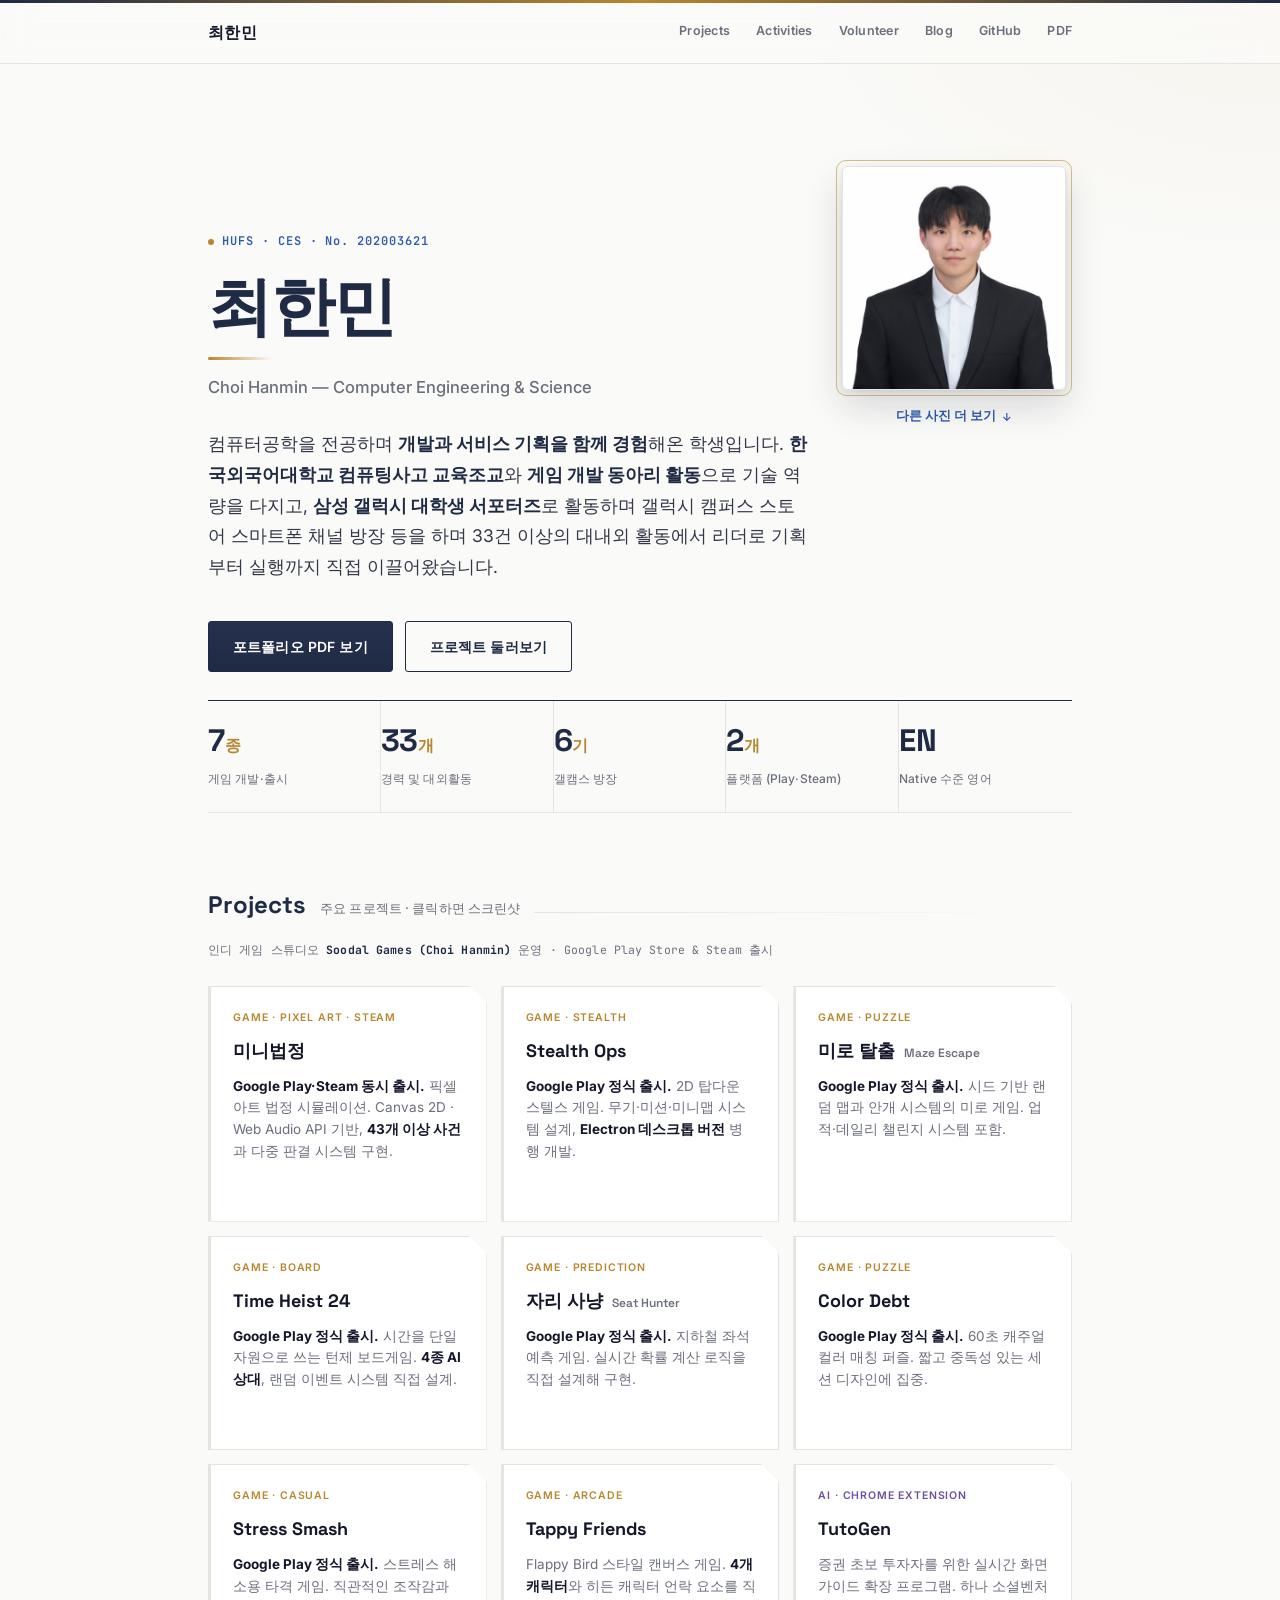
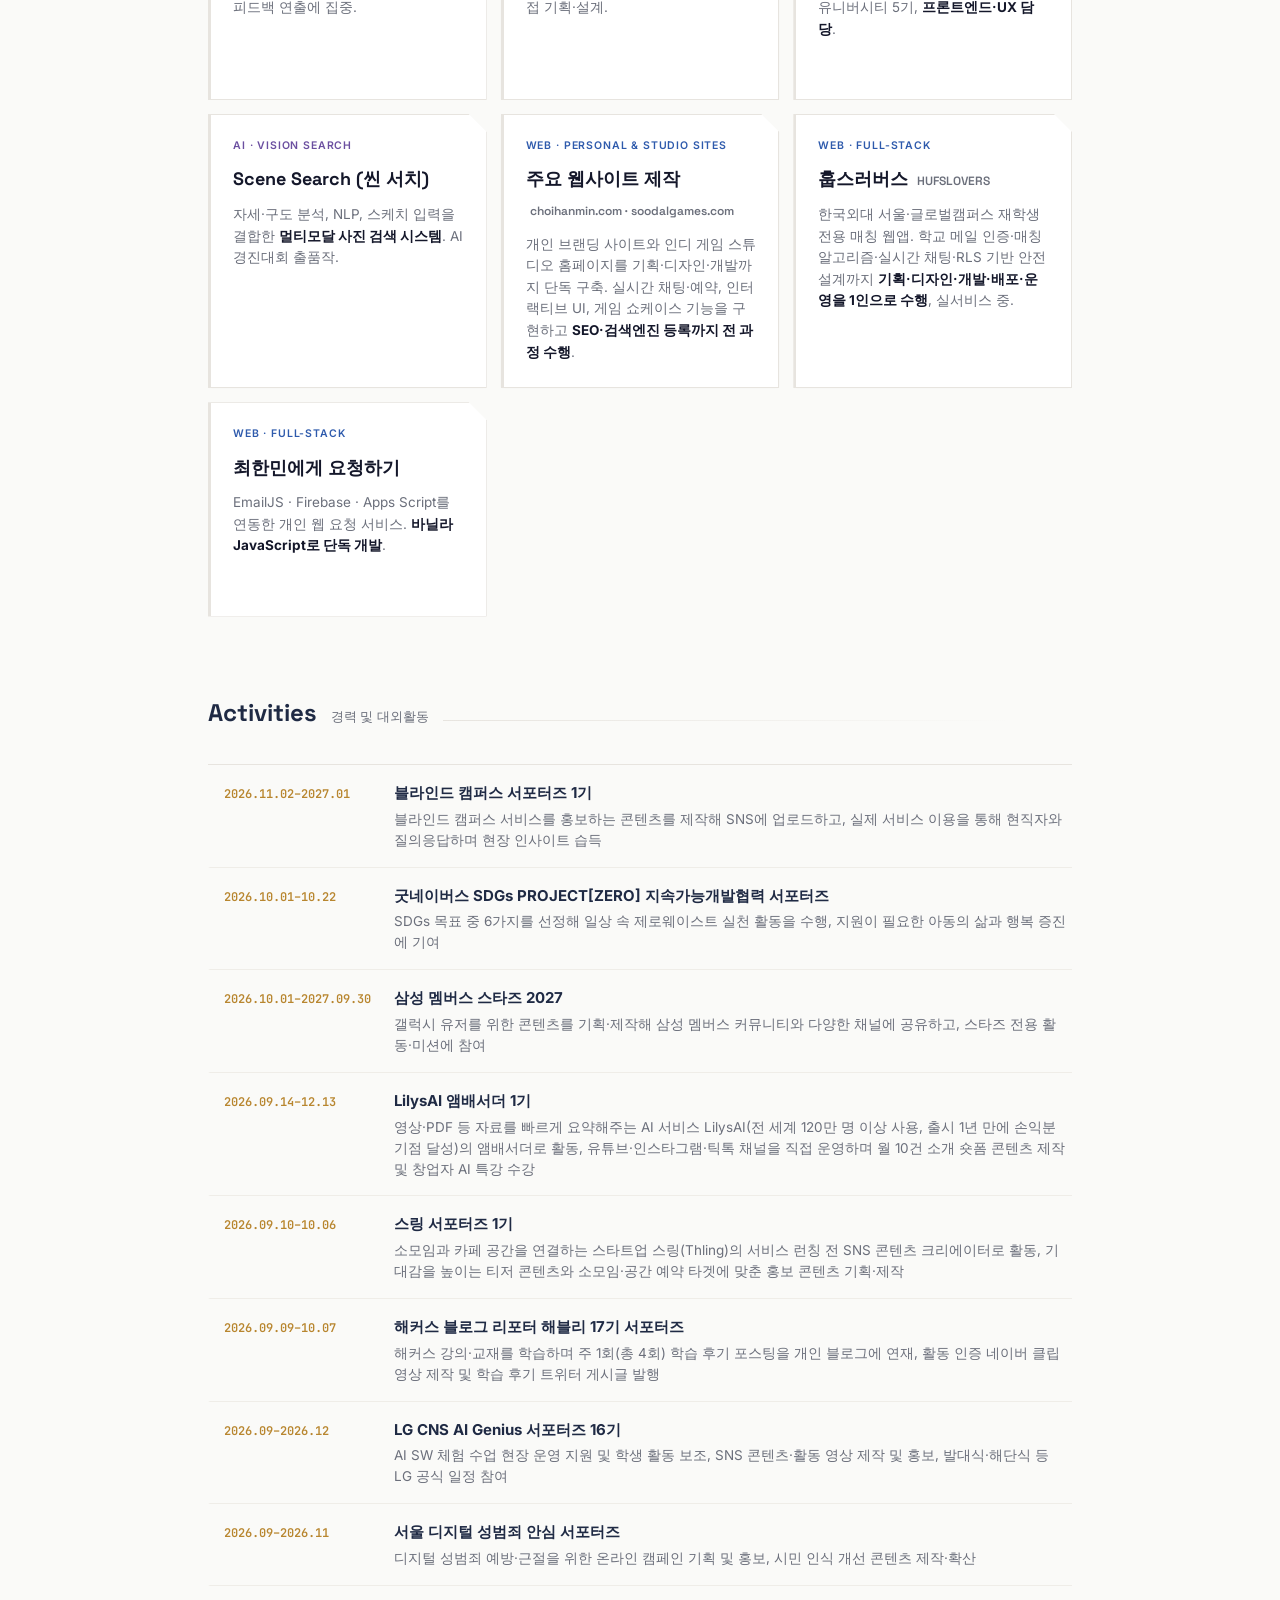
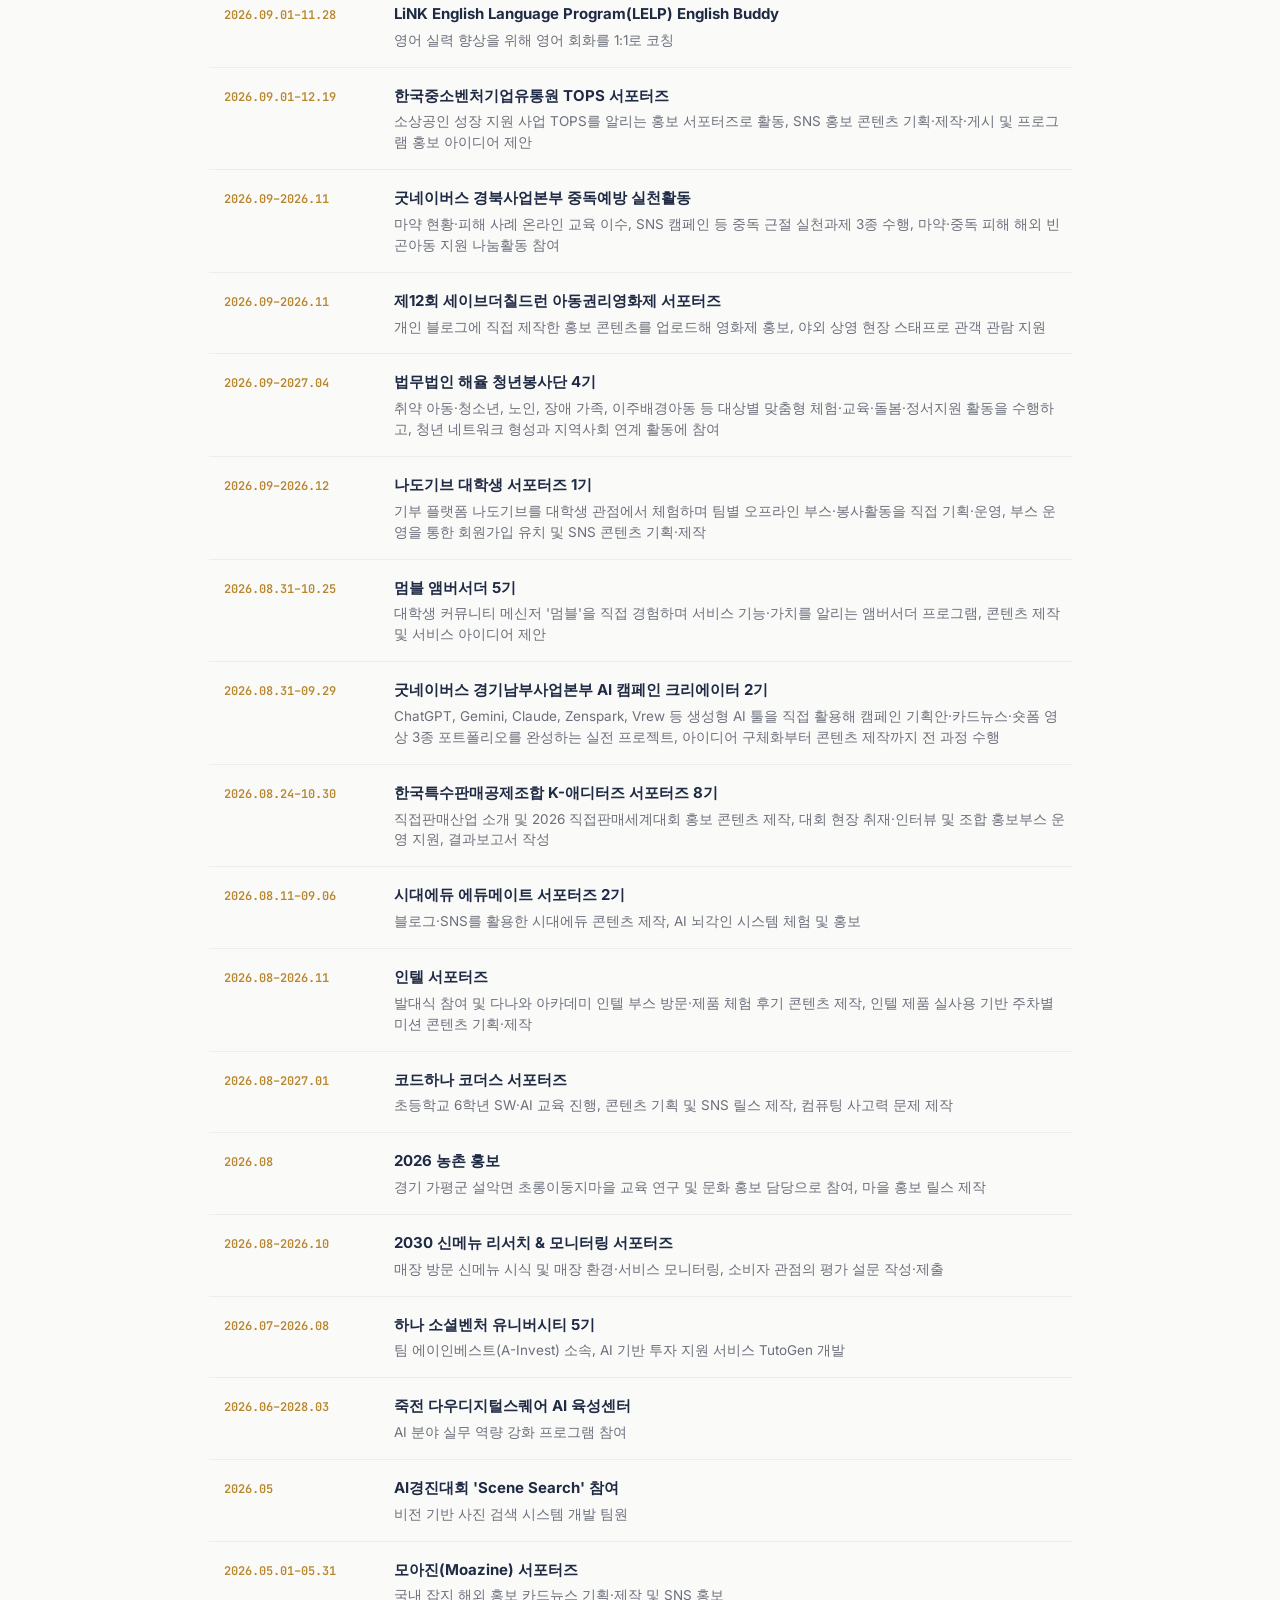
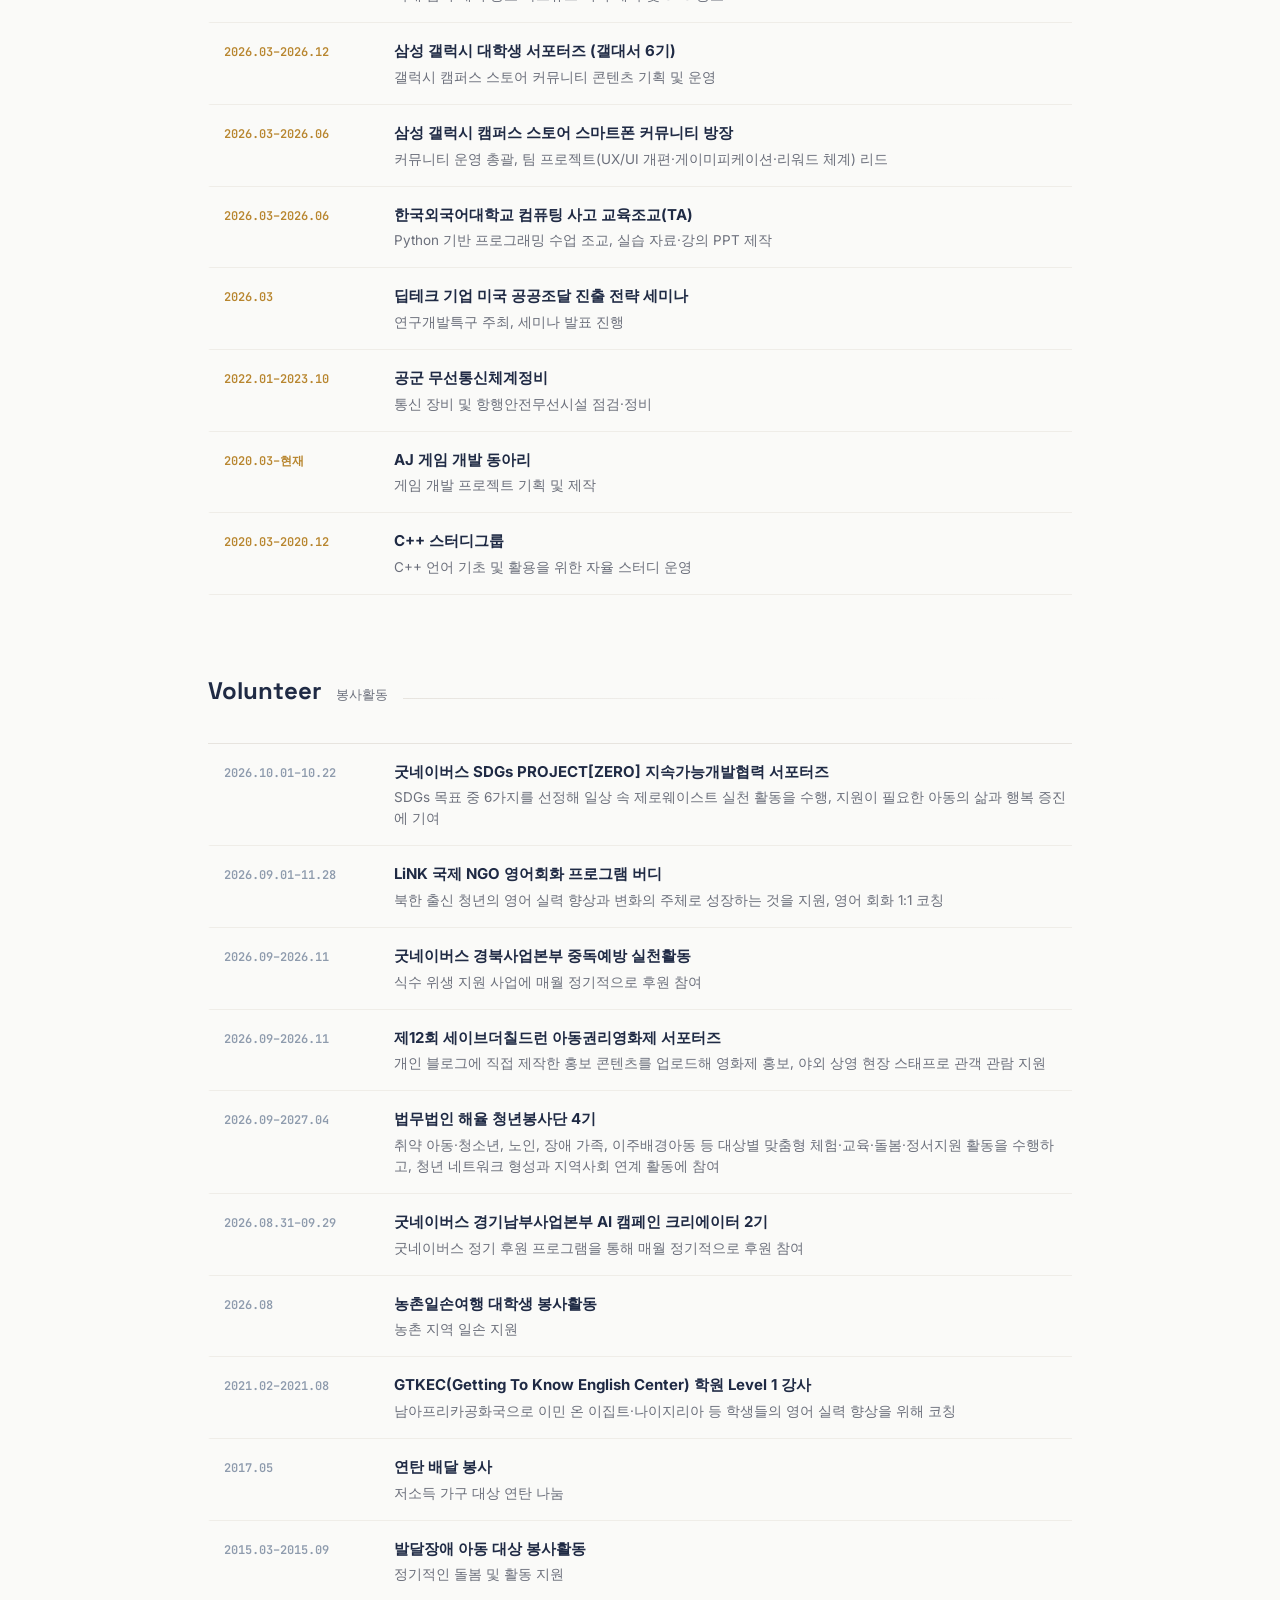
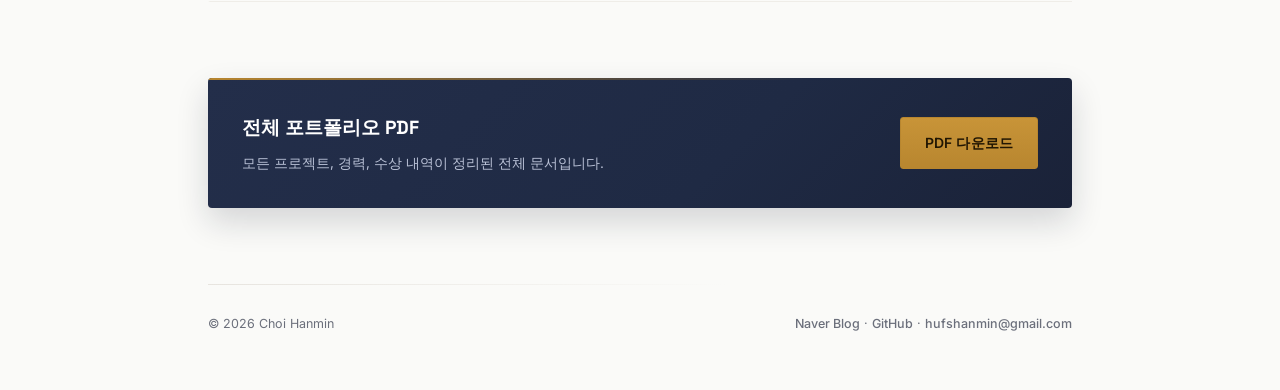
==== commit bd0ec05c: "Add 훕스러버스(HUFSLOVERS) project to 주요 프로젝트 Personal matching webapp for HUFS students — mail-verified " ====
--- a/portfolio/index.html
+++ b/portfolio/index.html
@@ -435,6 +435,11 @@
         <span class="kicker">Web · Personal &amp; Studio Sites</span>
         <h3>주요 웹사이트 제작 <span class="en-name">choihanmin.com · soodalgames.com</span></h3>
         <p>개인 브랜딩 사이트와 인디 게임 스튜디오 홈페이지를 기획·디자인·개발까지 단독 구축. 실시간 채팅·예약, 인터랙티브 UI, 게임 쇼케이스 기능을 구현하고 <strong>SEO·검색엔진 등록까지 전 과정 수행</strong>.</p>
+      </div>
+      <div class="card web">
+        <span class="kicker">Web · Full-stack</span>
+        <h3>훕스러버스 <span class="en-name">HUFSLOVERS</span></h3>
+        <p>한국외대 서울·글로벌캠퍼스 재학생 전용 매칭 웹앱. 학교 메일 인증·매칭 알고리즘·실시간 채팅·RLS 기반 안전 설계까지 <strong>기획·디자인·개발·배포·운영을 1인으로 수행</strong>, 실서비스 중.</p>
       </div>
       <div class="card web" tabindex="0" data-shot="shots/request-app.jpg" data-title="최한민에게 요청하기">
         <span class="kicker">Web · Full-stack</span>
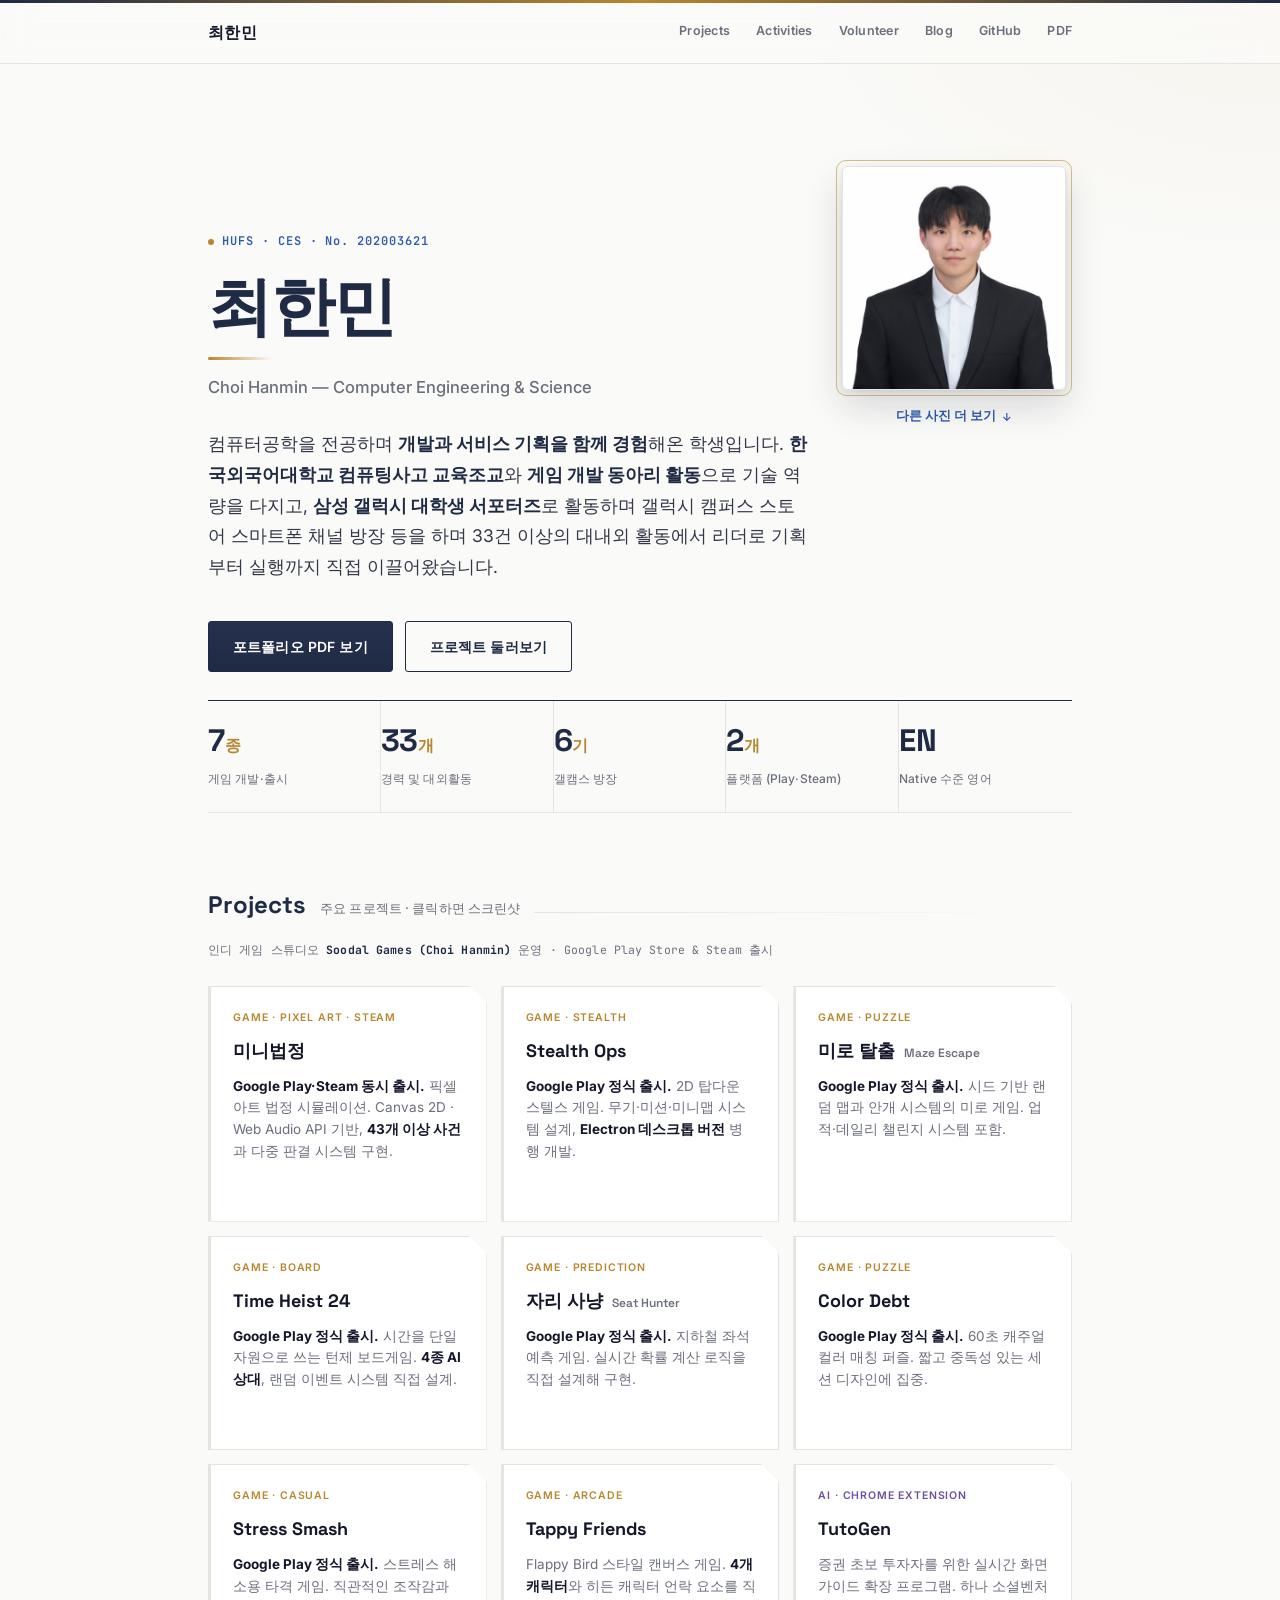
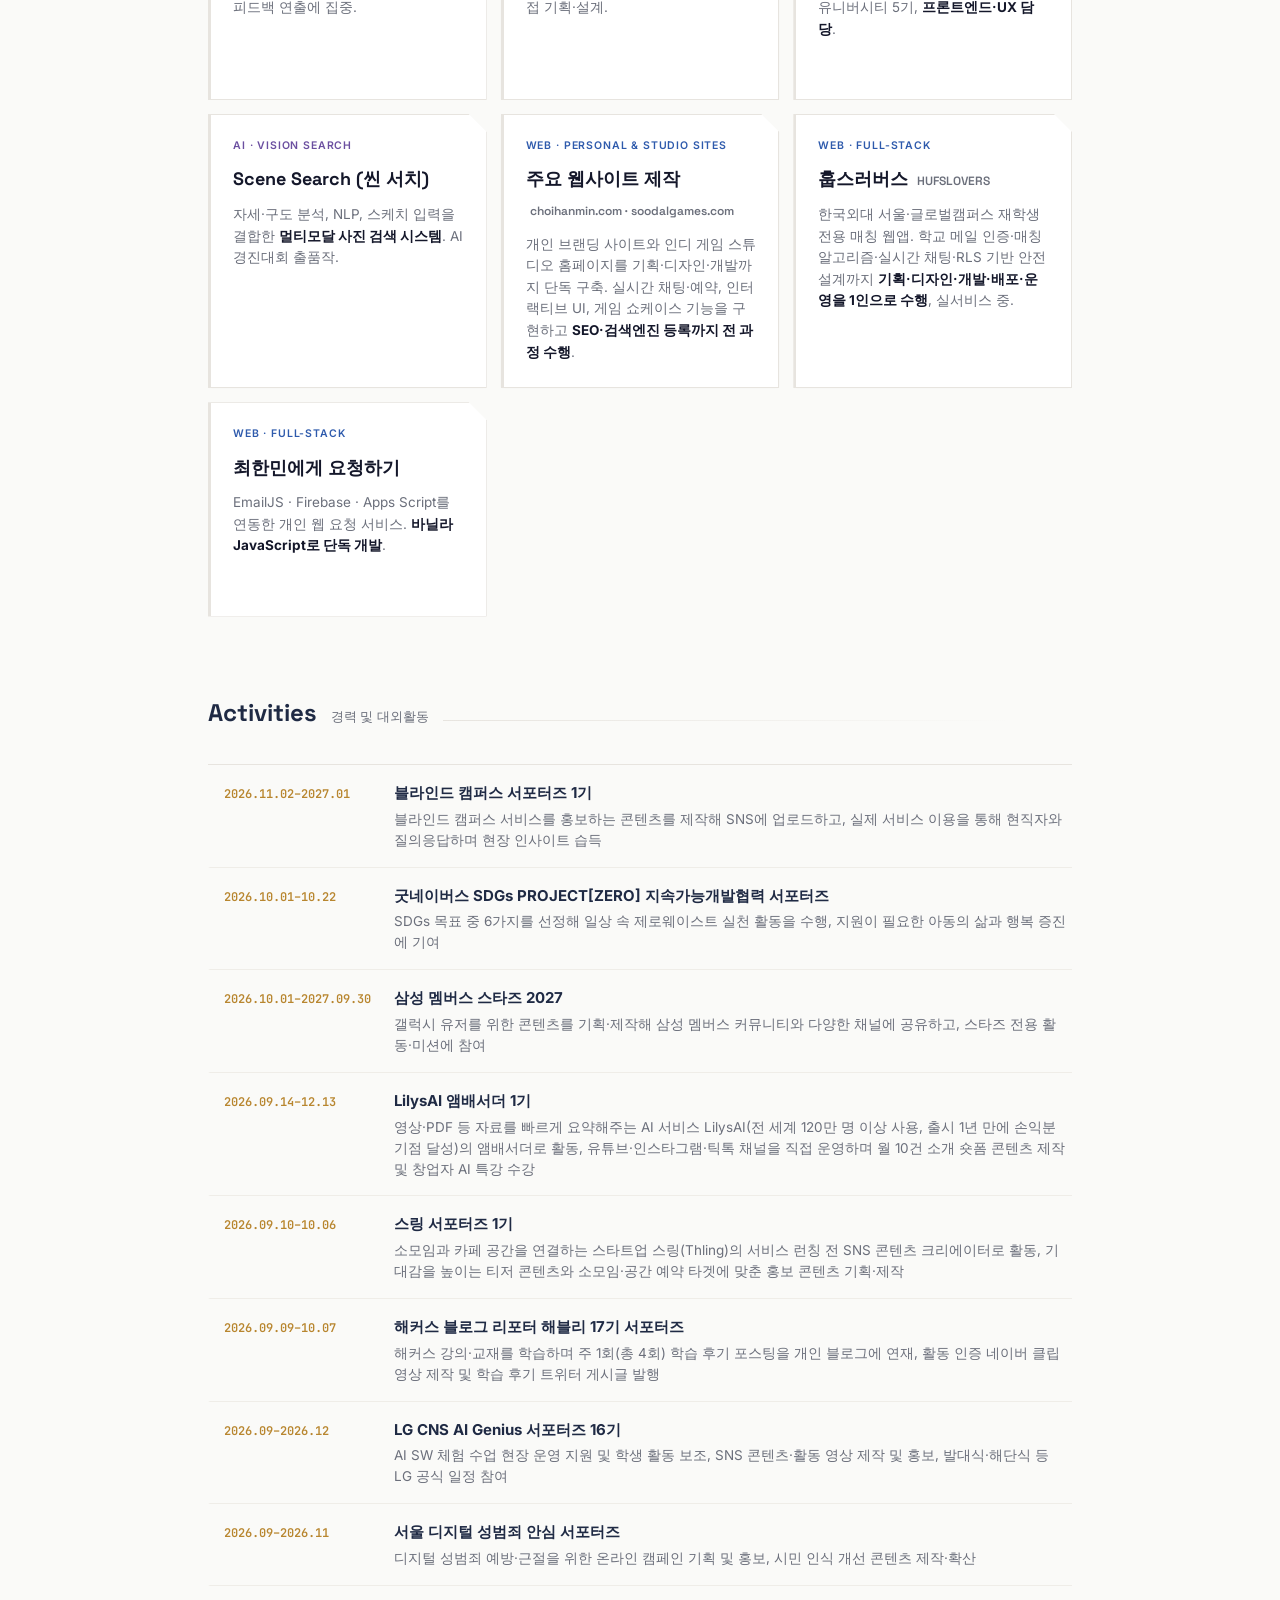
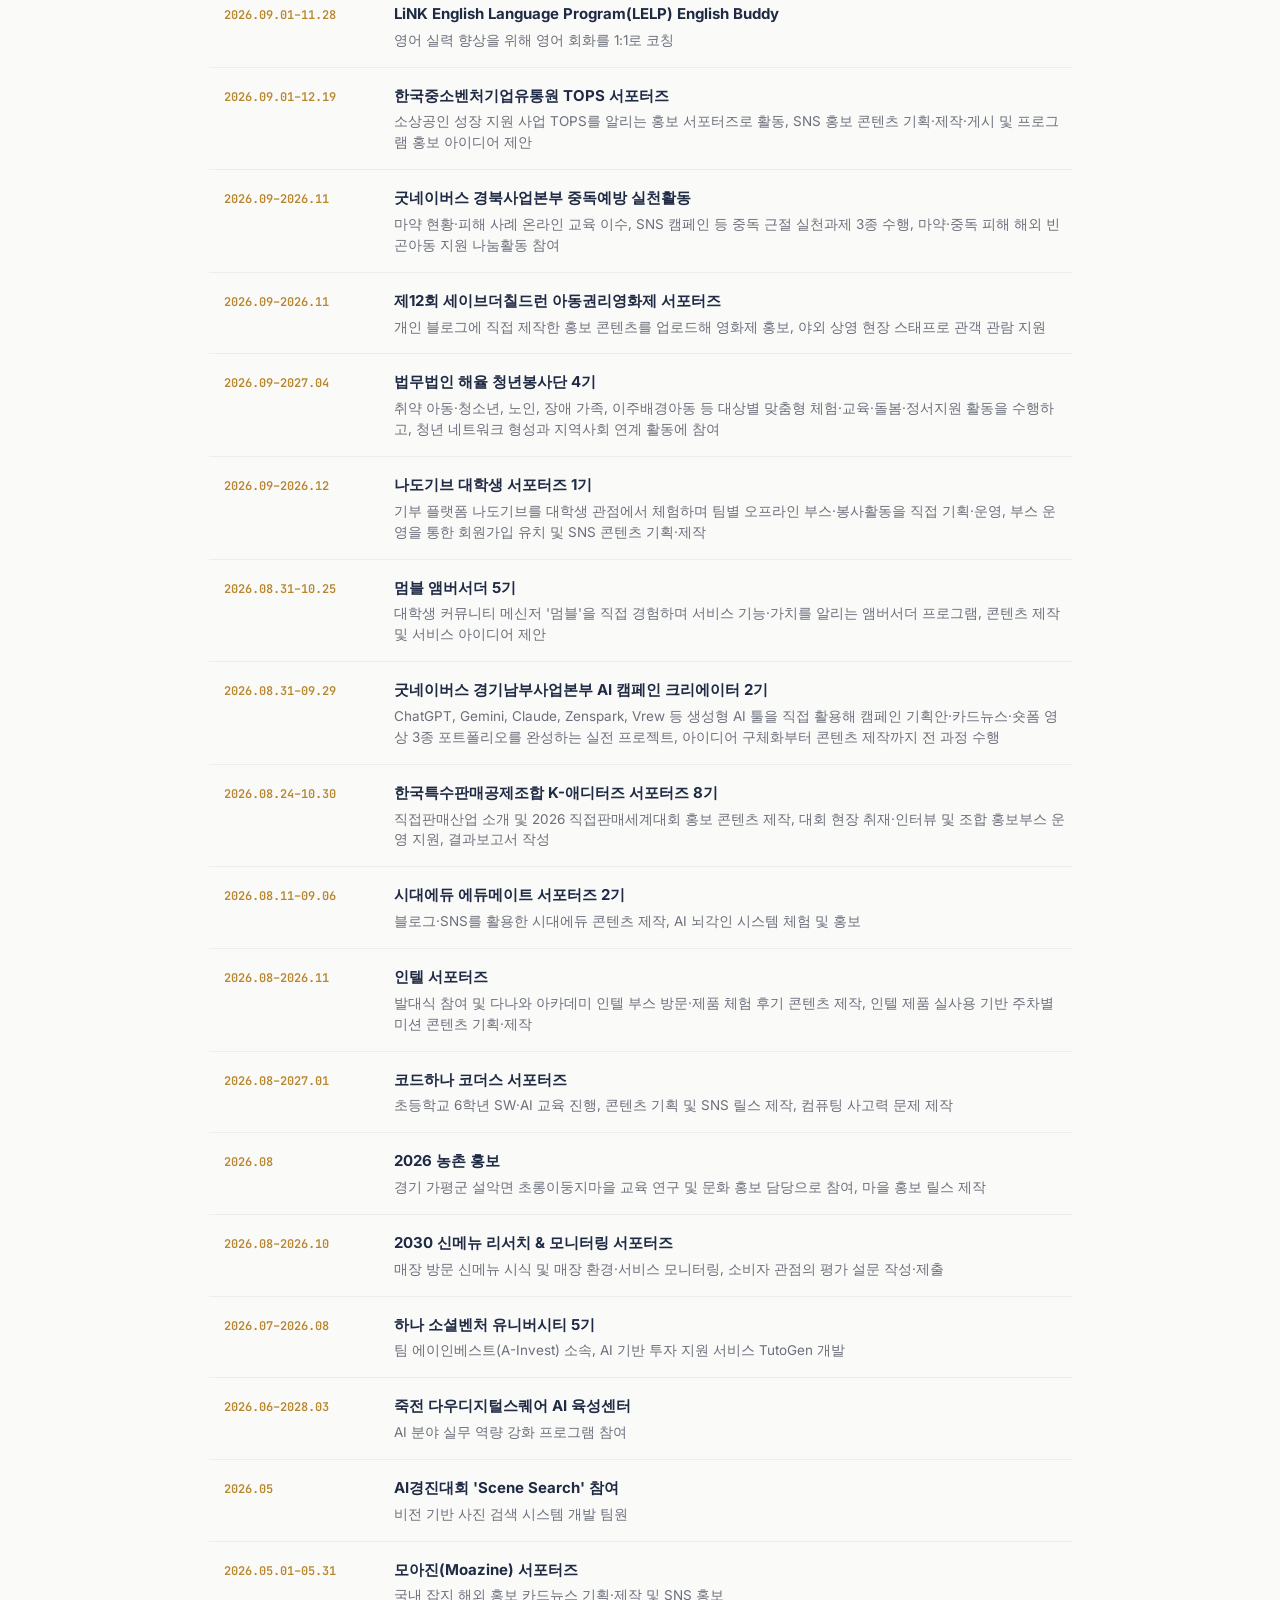
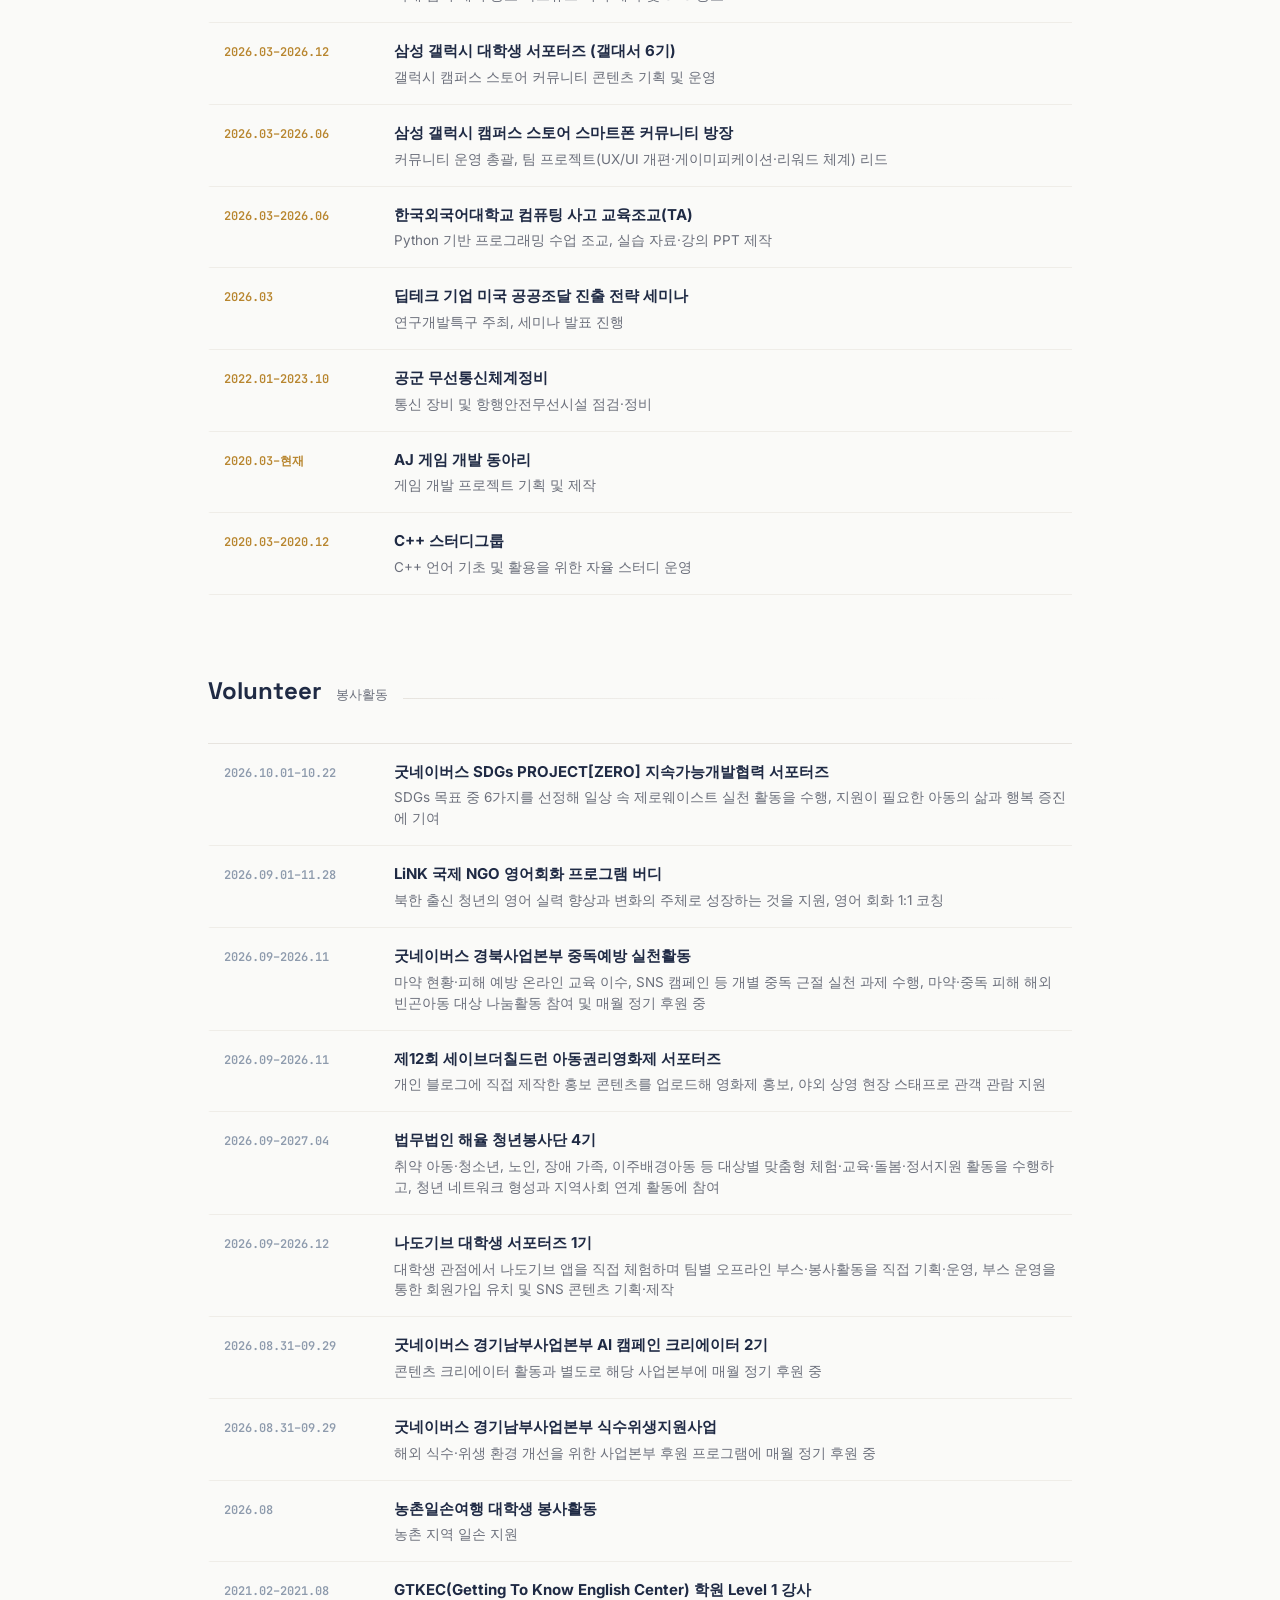
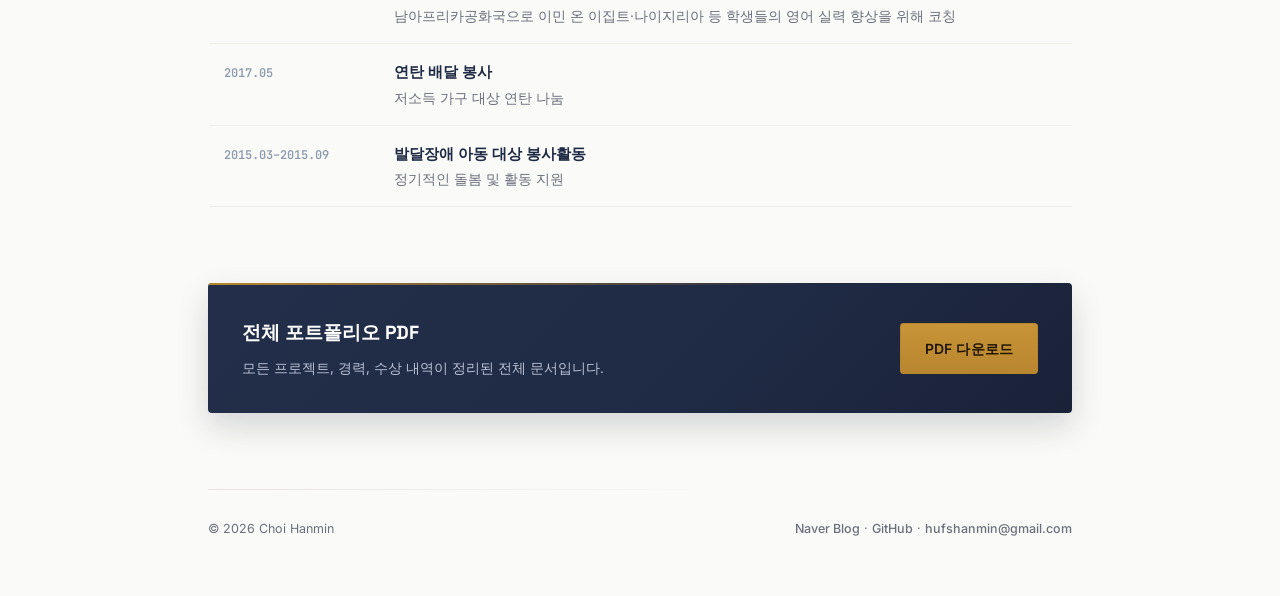
==== commit f09f619c: "Sync volunteer entries and org-count text with latest portfolio PDF Split the 굿네이버스 경기남부사업본부 volunte" ====
--- a/portfolio/index.html
+++ b/portfolio/index.html
@@ -494,10 +494,12 @@
     <div class="timeline alt">
       <div class="trow"><span class="mdate">2026.10.01–10.22</span><div><div class="role">굿네이버스 SDGs PROJECT[ZERO] 지속가능개발협력 서포터즈</div><div class="desc">SDGs 목표 중 6가지를 선정해 일상 속 제로웨이스트 실천 활동을 수행, 지원이 필요한 아동의 삶과 행복 증진에 기여</div></div></div>
       <div class="trow"><span class="mdate">2026.09.01–11.28</span><div><div class="role">LiNK 국제 NGO 영어회화 프로그램 버디</div><div class="desc">북한 출신 청년의 영어 실력 향상과 변화의 주체로 성장하는 것을 지원, 영어 회화 1:1 코칭</div></div></div>
-      <div class="trow"><span class="mdate">2026.09–2026.11</span><div><div class="role">굿네이버스 경북사업본부 중독예방 실천활동</div><div class="desc">식수 위생 지원 사업에 매월 정기적으로 후원 참여</div></div></div>
+      <div class="trow"><span class="mdate">2026.09–2026.11</span><div><div class="role">굿네이버스 경북사업본부 중독예방 실천활동</div><div class="desc">마약 현황·피해 예방 온라인 교육 이수, SNS 캠페인 등 개별 중독 근절 실천 과제 수행, 마약·중독 피해 해외 빈곤아동 대상 나눔활동 참여 및 매월 정기 후원 중</div></div></div>
       <div class="trow"><span class="mdate">2026.09–2026.11</span><div><div class="role">제12회 세이브더칠드런 아동권리영화제 서포터즈</div><div class="desc">개인 블로그에 직접 제작한 홍보 콘텐츠를 업로드해 영화제 홍보, 야외 상영 현장 스태프로 관객 관람 지원</div></div></div>
       <div class="trow"><span class="mdate">2026.09–2027.04</span><div><div class="role">법무법인 해율 청년봉사단 4기</div><div class="desc">취약 아동·청소년, 노인, 장애 가족, 이주배경아동 등 대상별 맞춤형 체험·교육·돌봄·정서지원 활동을 수행하고, 청년 네트워크 형성과 지역사회 연계 활동에 참여</div></div></div>
-      <div class="trow"><span class="mdate">2026.08.31–09.29</span><div><div class="role">굿네이버스 경기남부사업본부 AI 캠페인 크리에이터 2기</div><div class="desc">굿네이버스 정기 후원 프로그램을 통해 매월 정기적으로 후원 참여</div></div></div>
+      <div class="trow"><span class="mdate">2026.09–2026.12</span><div><div class="role">나도기브 대학생 서포터즈 1기</div><div class="desc">대학생 관점에서 나도기브 앱을 직접 체험하며 팀별 오프라인 부스·봉사활동을 직접 기획·운영, 부스 운영을 통한 회원가입 유치 및 SNS 콘텐츠 기획·제작</div></div></div>
+      <div class="trow"><span class="mdate">2026.08.31–09.29</span><div><div class="role">굿네이버스 경기남부사업본부 AI 캠페인 크리에이터 2기</div><div class="desc">콘텐츠 크리에이터 활동과 별도로 해당 사업본부에 매월 정기 후원 중</div></div></div>
+      <div class="trow"><span class="mdate">2026.08.31–09.29</span><div><div class="role">굿네이버스 경기남부사업본부 식수위생지원사업</div><div class="desc">해외 식수·위생 환경 개선을 위한 사업본부 후원 프로그램에 매월 정기 후원 중</div></div></div>
       <div class="trow"><span class="mdate">2026.08</span><div><div class="role">농촌일손여행 대학생 봉사활동</div><div class="desc">농촌 지역 일손 지원</div></div></div>
       <div class="trow"><span class="mdate">2021.02–2021.08</span><div><div class="role">GTKEC(Getting To Know English Center) 학원 Level 1 강사</div><div class="desc">남아프리카공화국으로 이민 온 이집트·나이지리아 등 학생들의 영어 실력 향상을 위해 코칭</div></div></div>
       <div class="trow"><span class="mdate">2017.05</span><div><div class="role">연탄 배달 봉사</div><div class="desc">저소득 가구 대상 연탄 나눔</div></div></div>
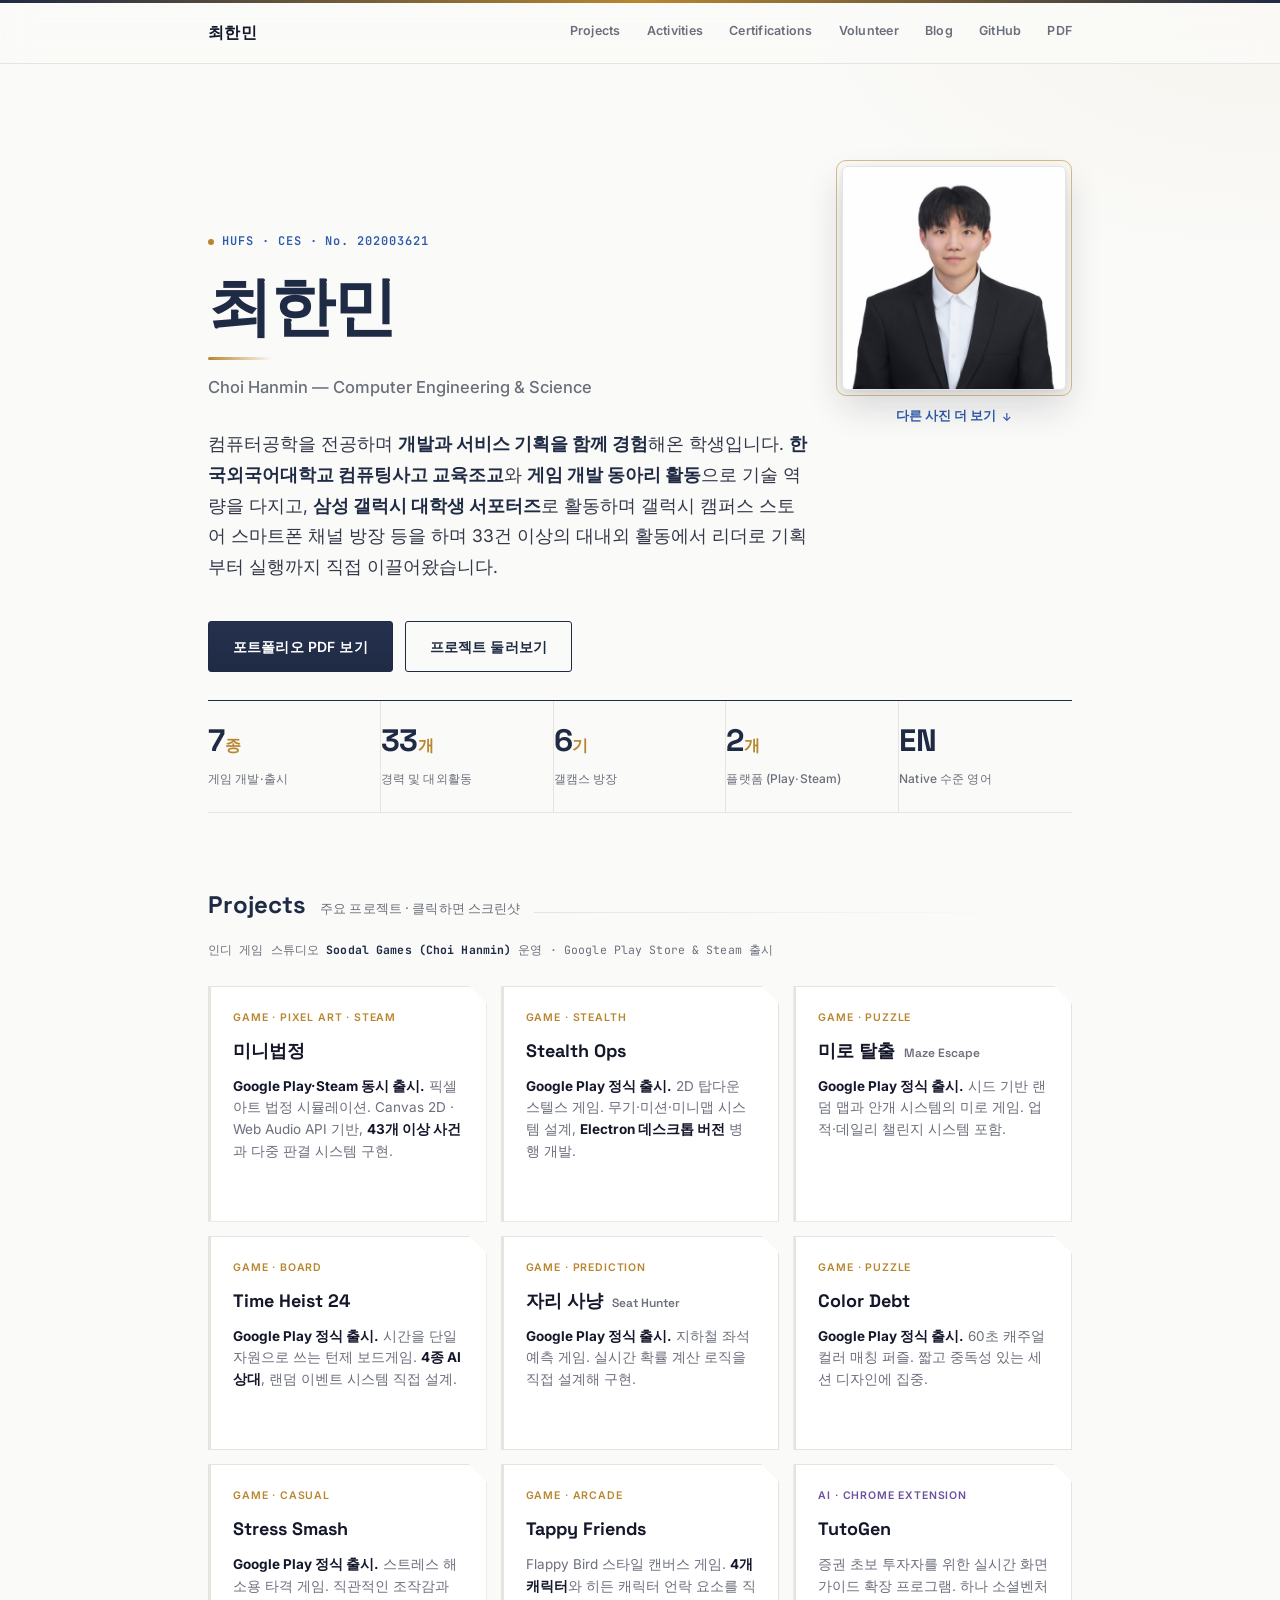
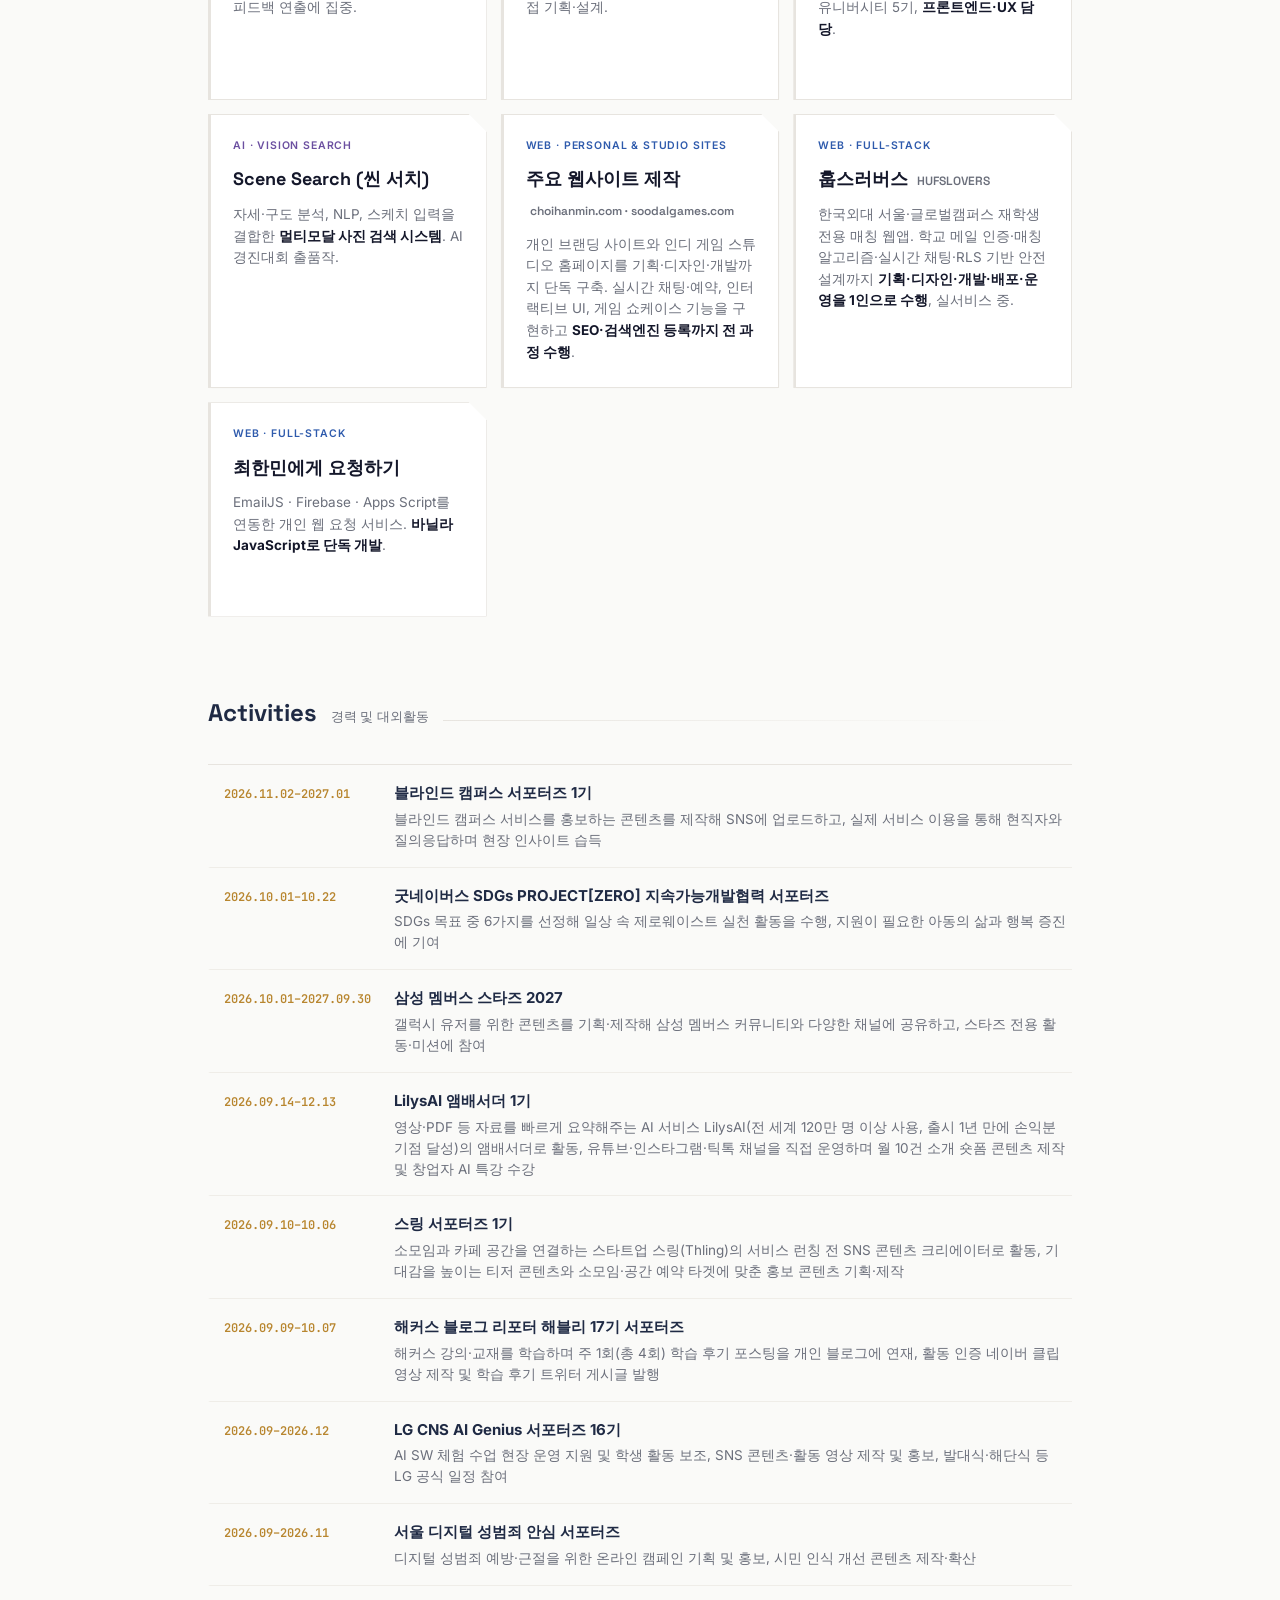
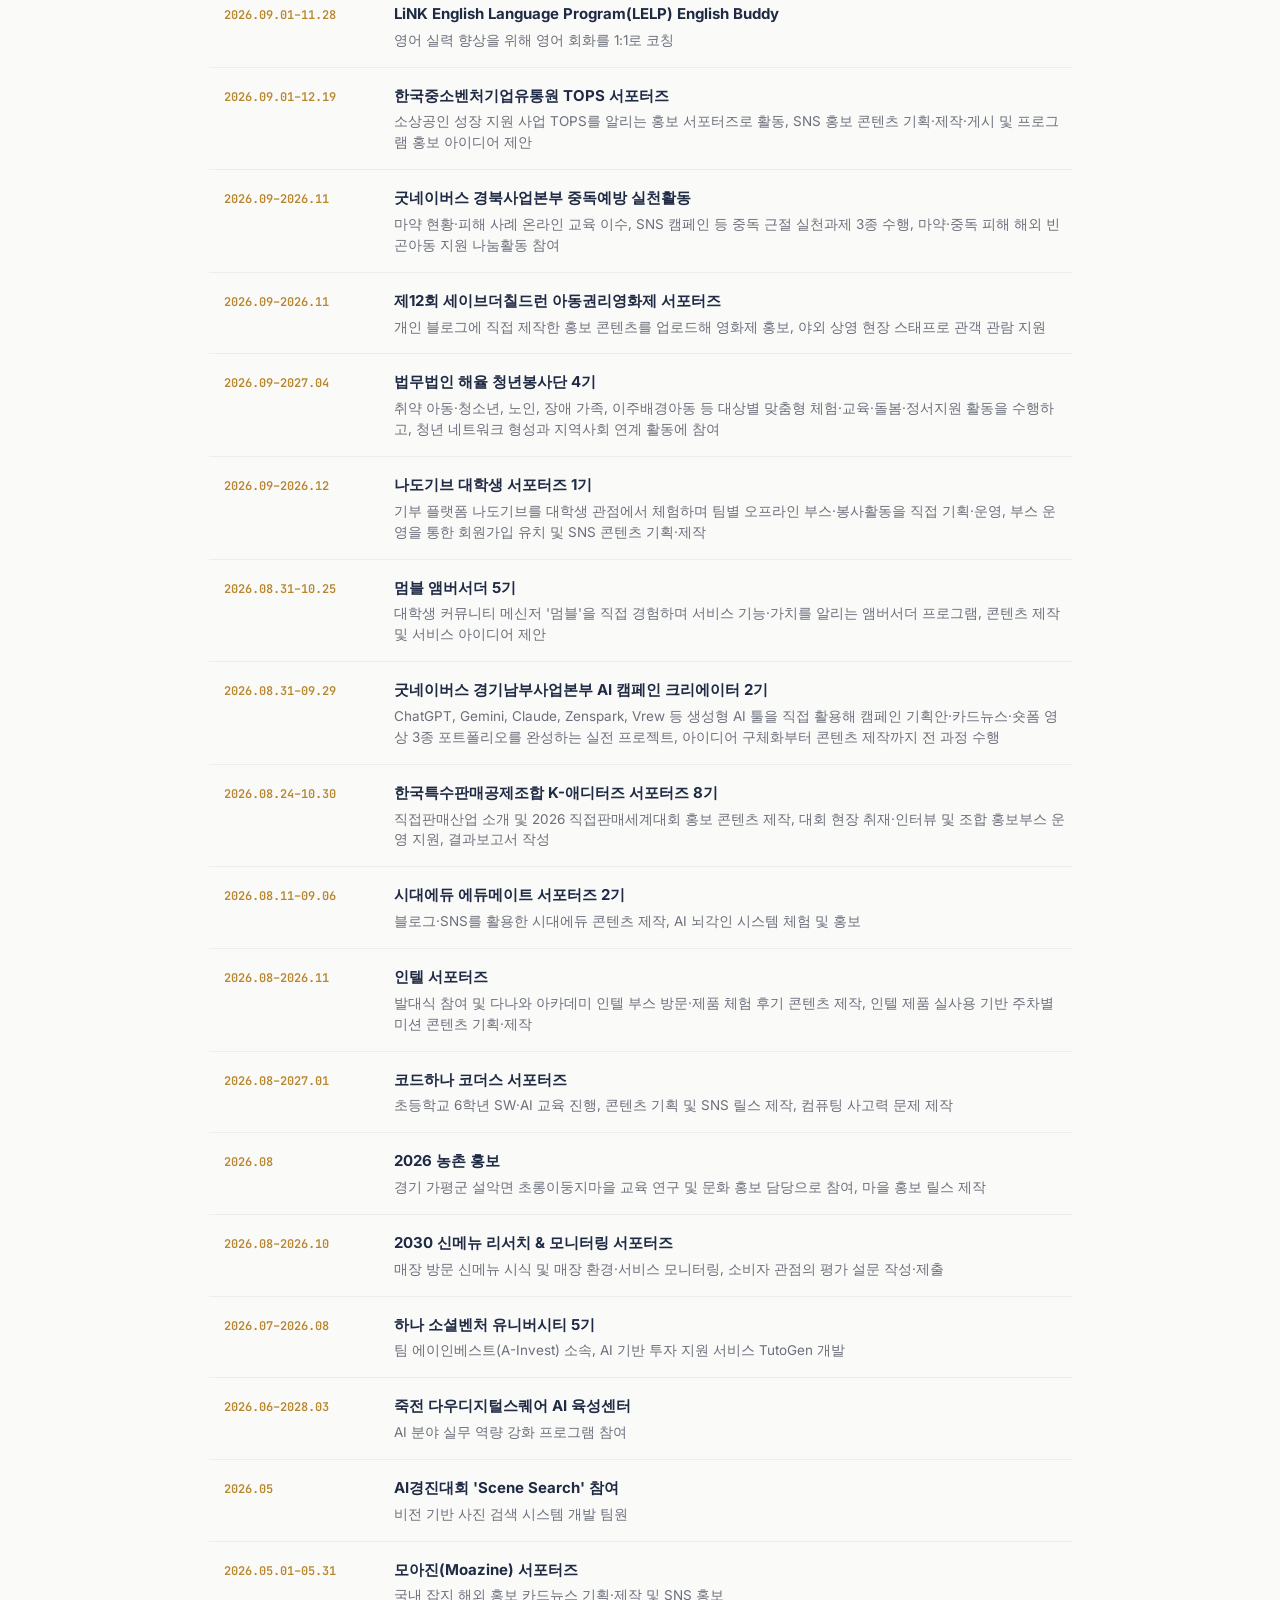
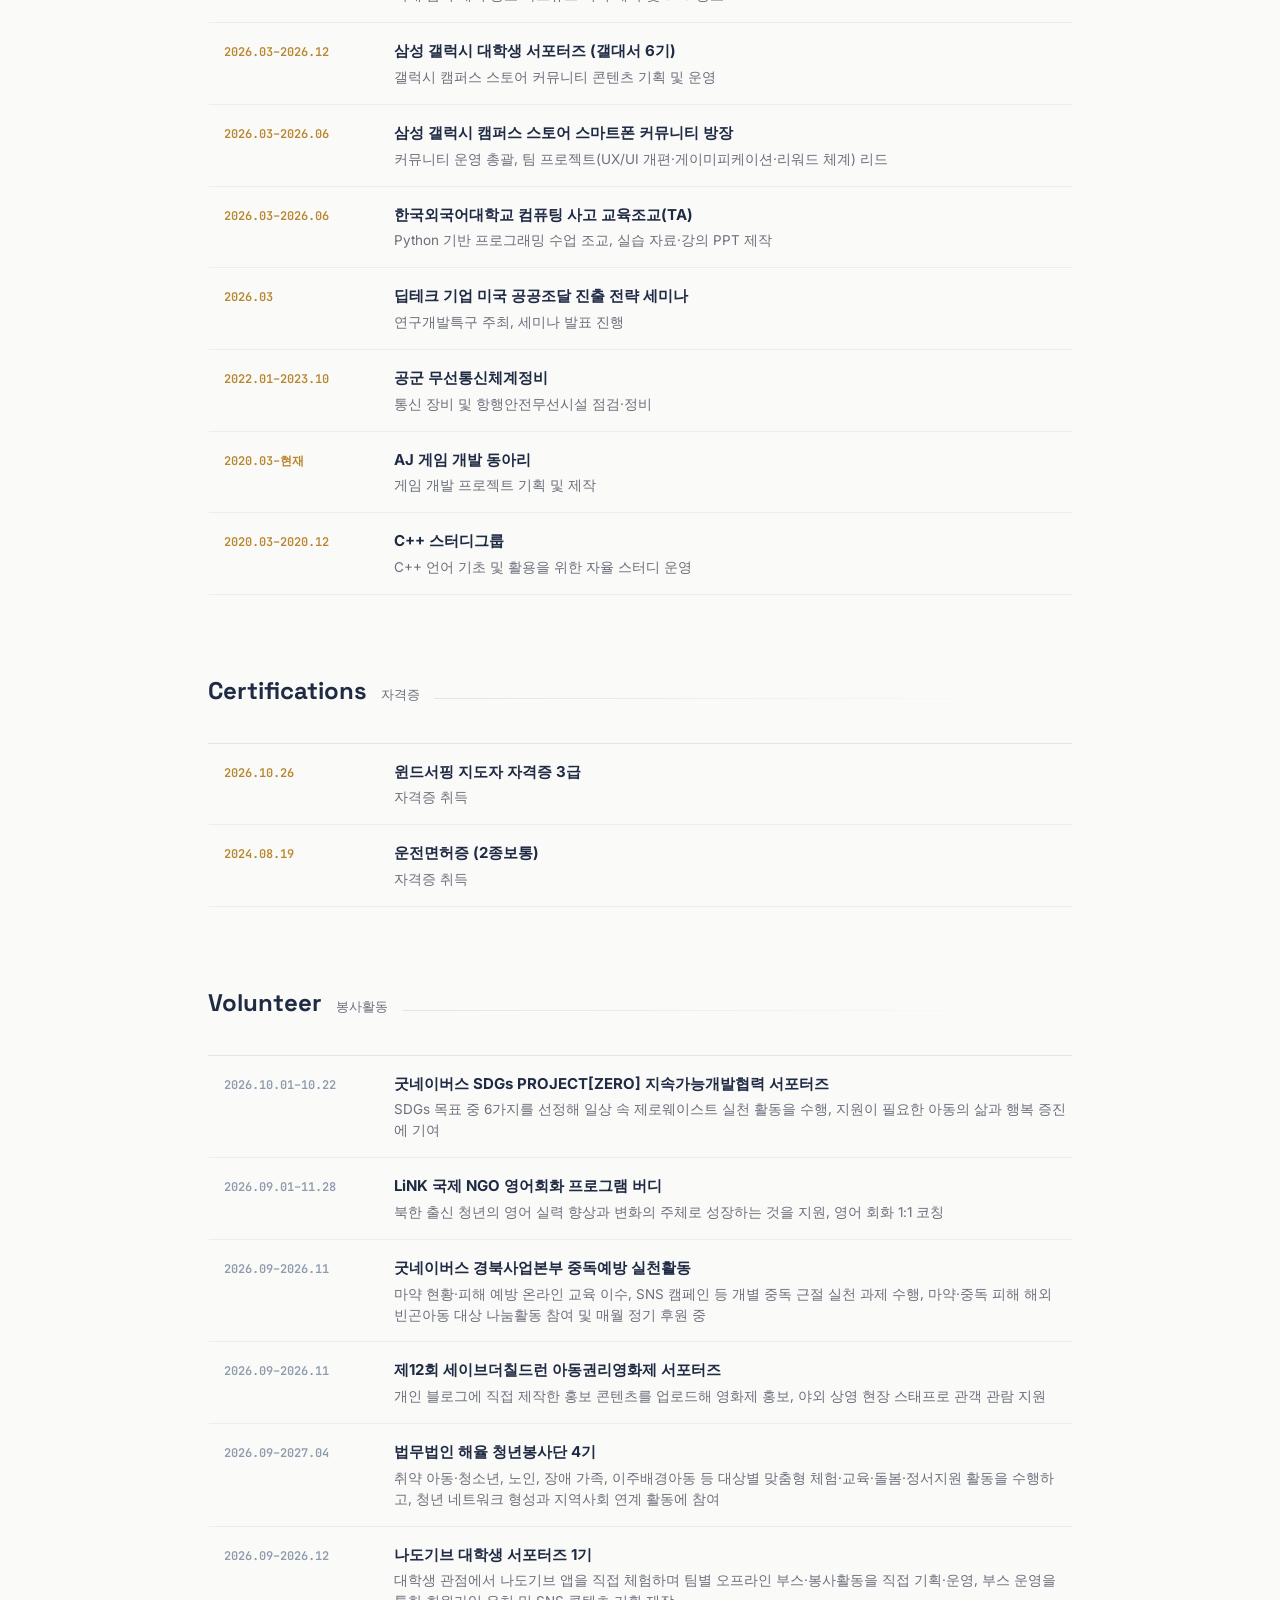
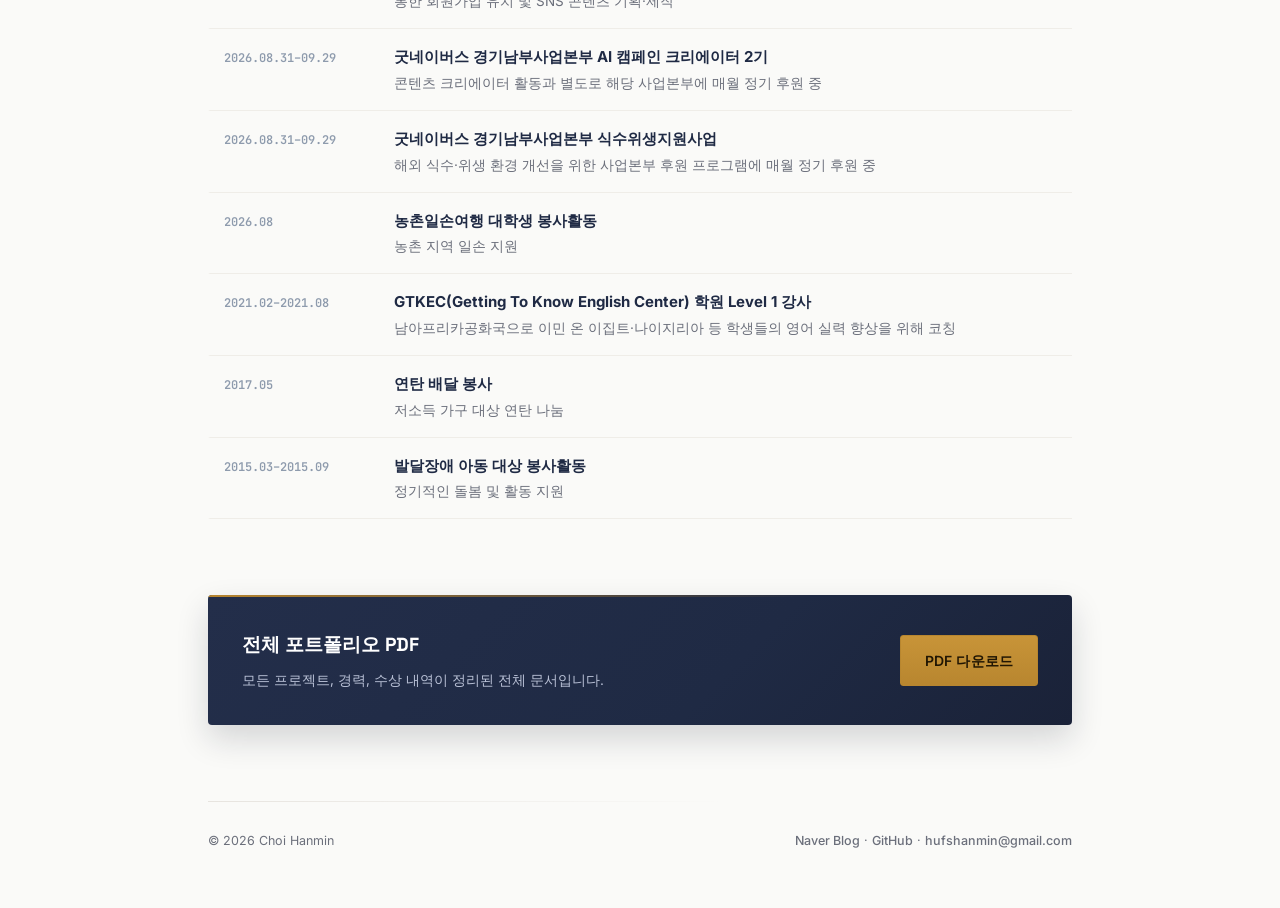
==== commit a97e8b1a: "Add 자격증 (Certifications) section with driver's license and windsurfing cert New section between Acti" ====
--- a/portfolio/index.html
+++ b/portfolio/index.html
@@ -322,10 +322,11 @@
     <nav class="nav-links">
       <a href="#projects">Projects</a>
       <a href="#activities">Activities</a>
+      <a href="#certifications">Certifications</a>
       <a href="#volunteer">Volunteer</a>
       <a href="https://blog.naver.com/choehanmin" target="_blank" rel="noopener">Blog</a>
       <a href="https://github.com/ChoeHanMin" target="_blank" rel="noopener">GitHub</a>
-      <a href="portfolio.pdf" target="_blank" rel="noopener">PDF</a>
+      <a href="portfolio.pdf?v=20261031" target="_blank" rel="noopener">PDF</a>
     </nav>
   </div>
 </header>
@@ -349,7 +350,7 @@
     <strong>삼성 갤럭시 대학생 서포터즈</strong>로 활동하며 갤럭시 캠퍼스 스토어 스마트폰 채널 방장 등을 하며
     33건 이상의 대내외 활동에서 리더로 기획부터 실행까지 직접 이끌어왔습니다.</p>
     <div class="cta-row">
-      <a class="btn btn-primary" href="portfolio.pdf" target="_blank" rel="noopener">포트폴리오 PDF 보기</a>
+      <a class="btn btn-primary" href="portfolio.pdf?v=20261031" target="_blank" rel="noopener">포트폴리오 PDF 보기</a>
       <a class="btn btn-ghost" href="#projects">프로젝트 둘러보기</a>
     </div>
 
@@ -489,6 +490,14 @@
     </div>
   </section>
 
+  <section class="section" id="certifications">
+    <div class="section-head"><h2>Certifications</h2><span class="count">자격증</span></div>
+    <div class="timeline">
+      <div class="trow"><span class="mdate">2026.10.26</span><div><div class="role">윈드서핑 지도자 자격증 3급</div><div class="desc">자격증 취득</div></div></div>
+      <div class="trow"><span class="mdate">2024.08.19</span><div><div class="role">운전면허증 (2종보통)</div><div class="desc">자격증 취득</div></div></div>
+    </div>
+  </section>
+
   <section class="section" id="volunteer">
     <div class="section-head"><h2>Volunteer</h2><span class="count">봉사활동</span></div>
     <div class="timeline alt">
@@ -513,7 +522,7 @@
         <h3>전체 포트폴리오 PDF</h3>
         <p>모든 프로젝트, 경력, 수상 내역이 정리된 전체 문서입니다.</p>
       </div>
-      <a class="btn btn-primary" href="portfolio.pdf" target="_blank" rel="noopener">PDF 다운로드</a>
+      <a class="btn btn-primary" href="portfolio.pdf?v=20261031" target="_blank" rel="noopener">PDF 다운로드</a>
     </div>
   </section>
 
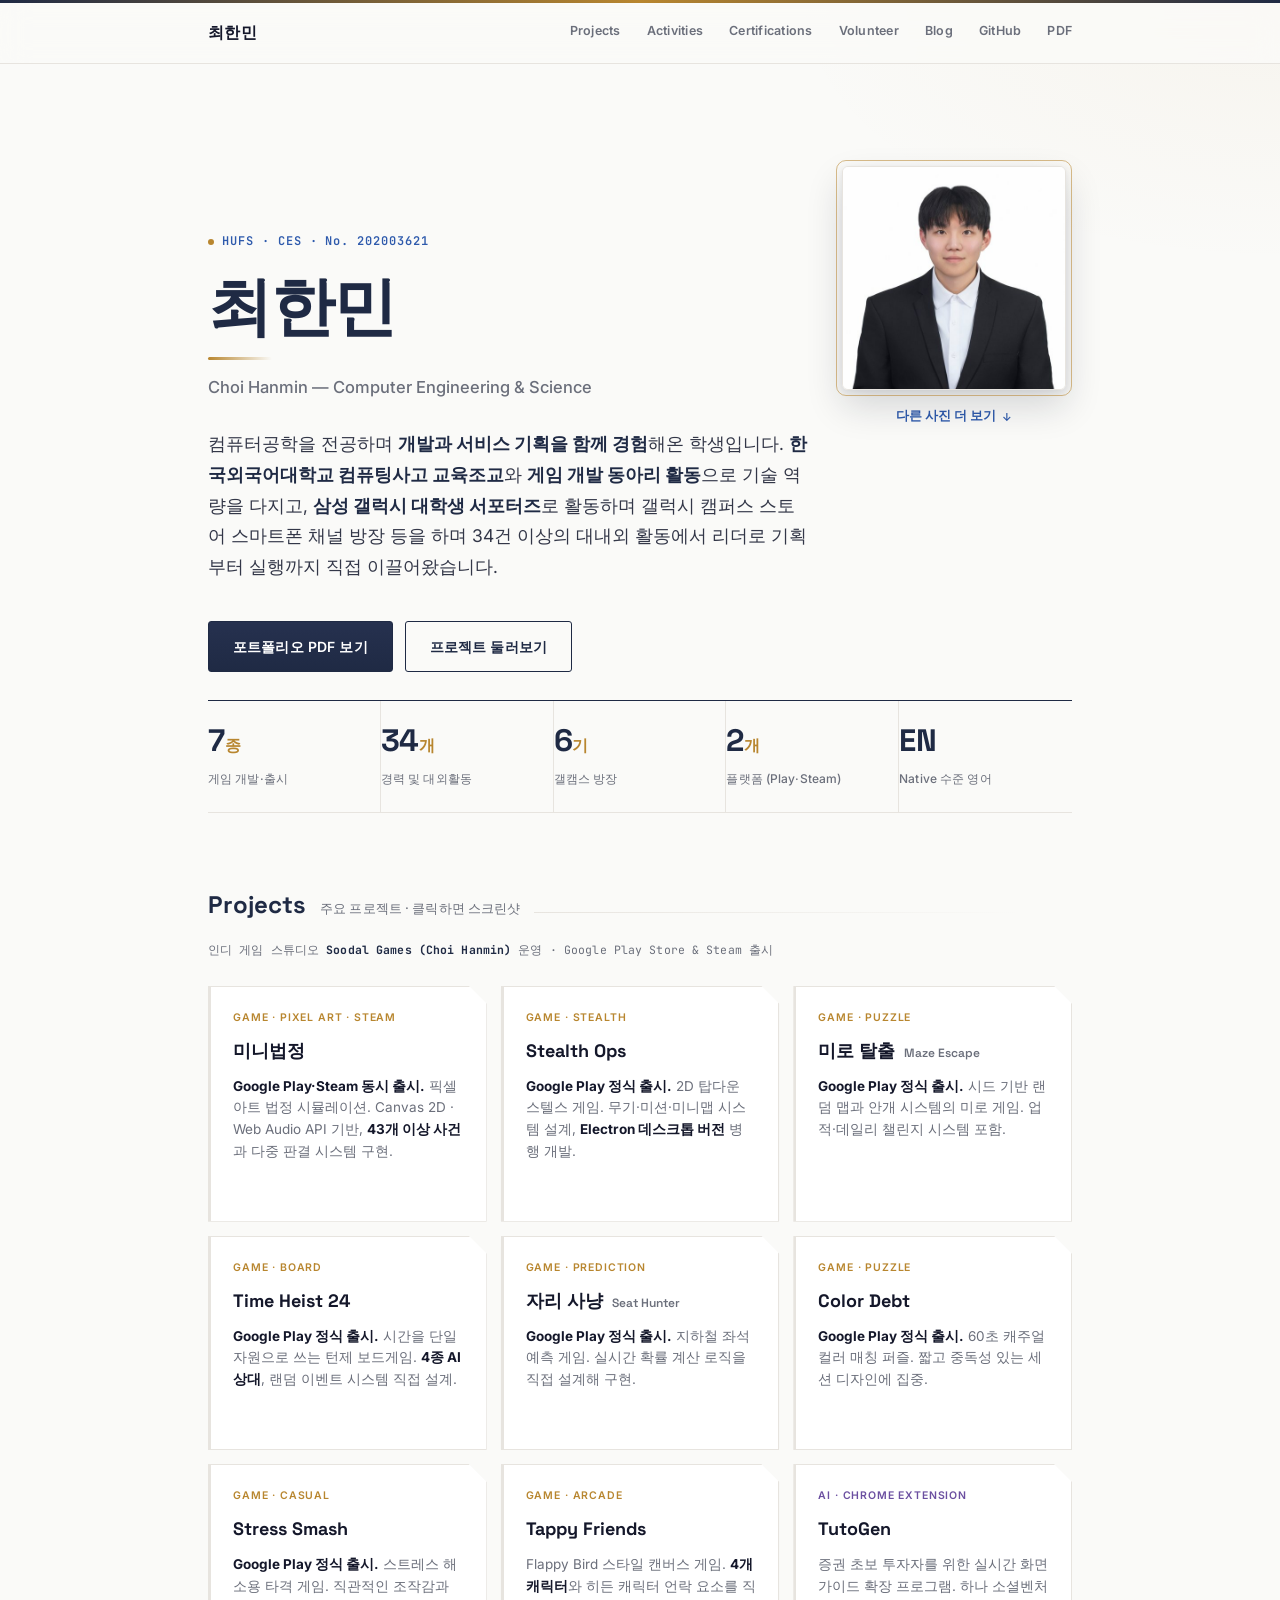
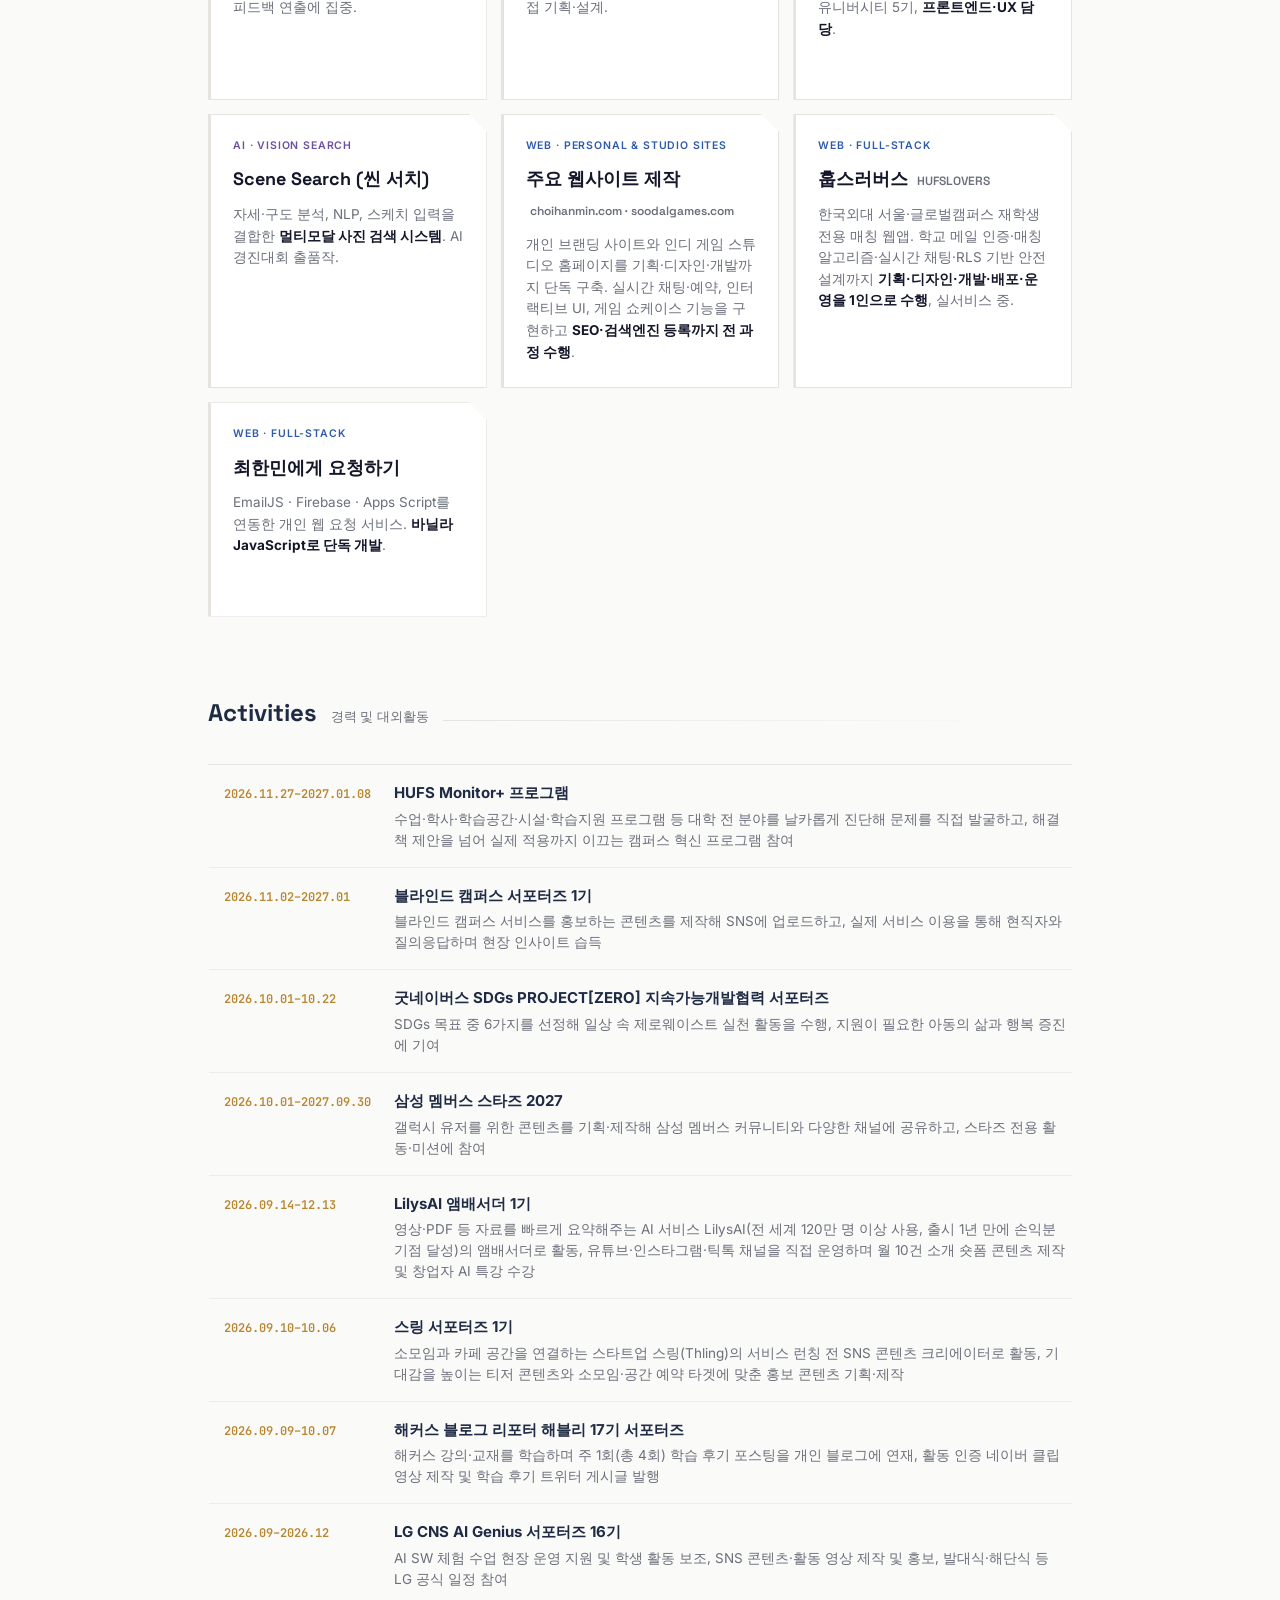
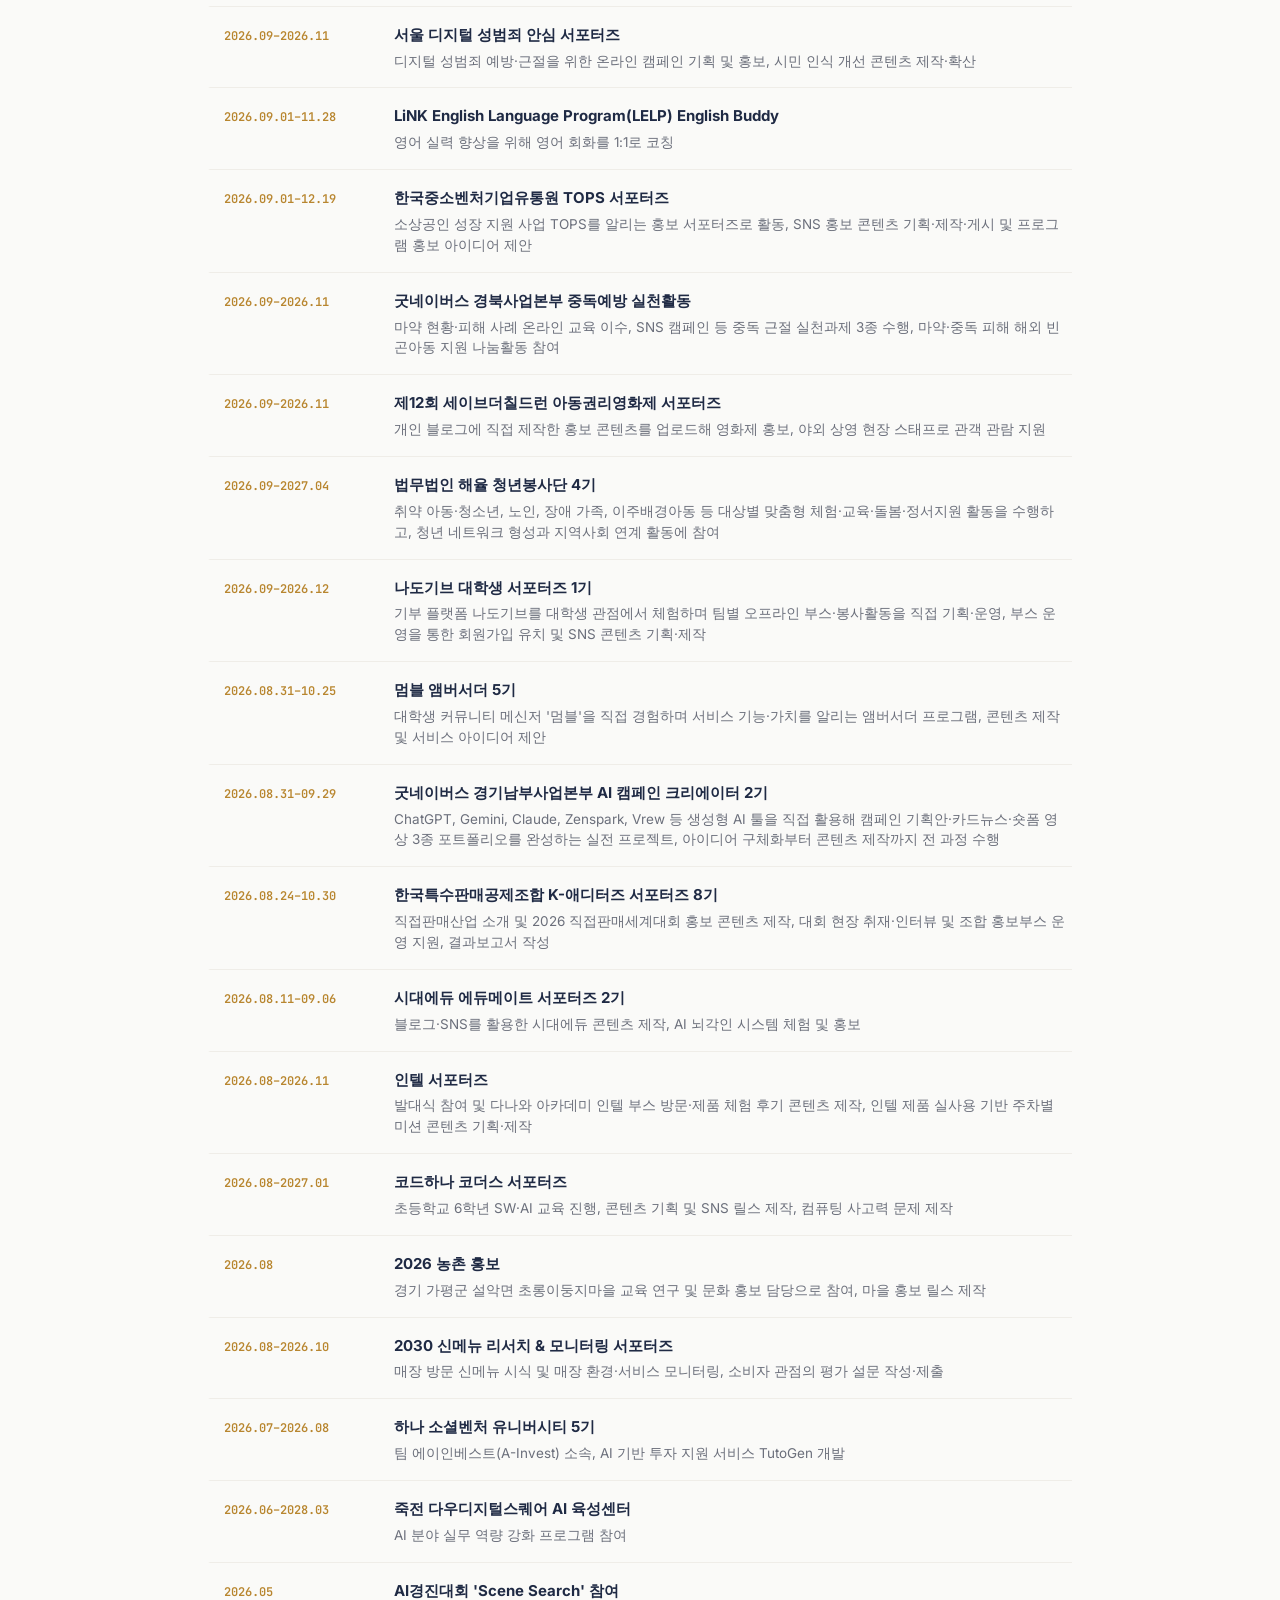
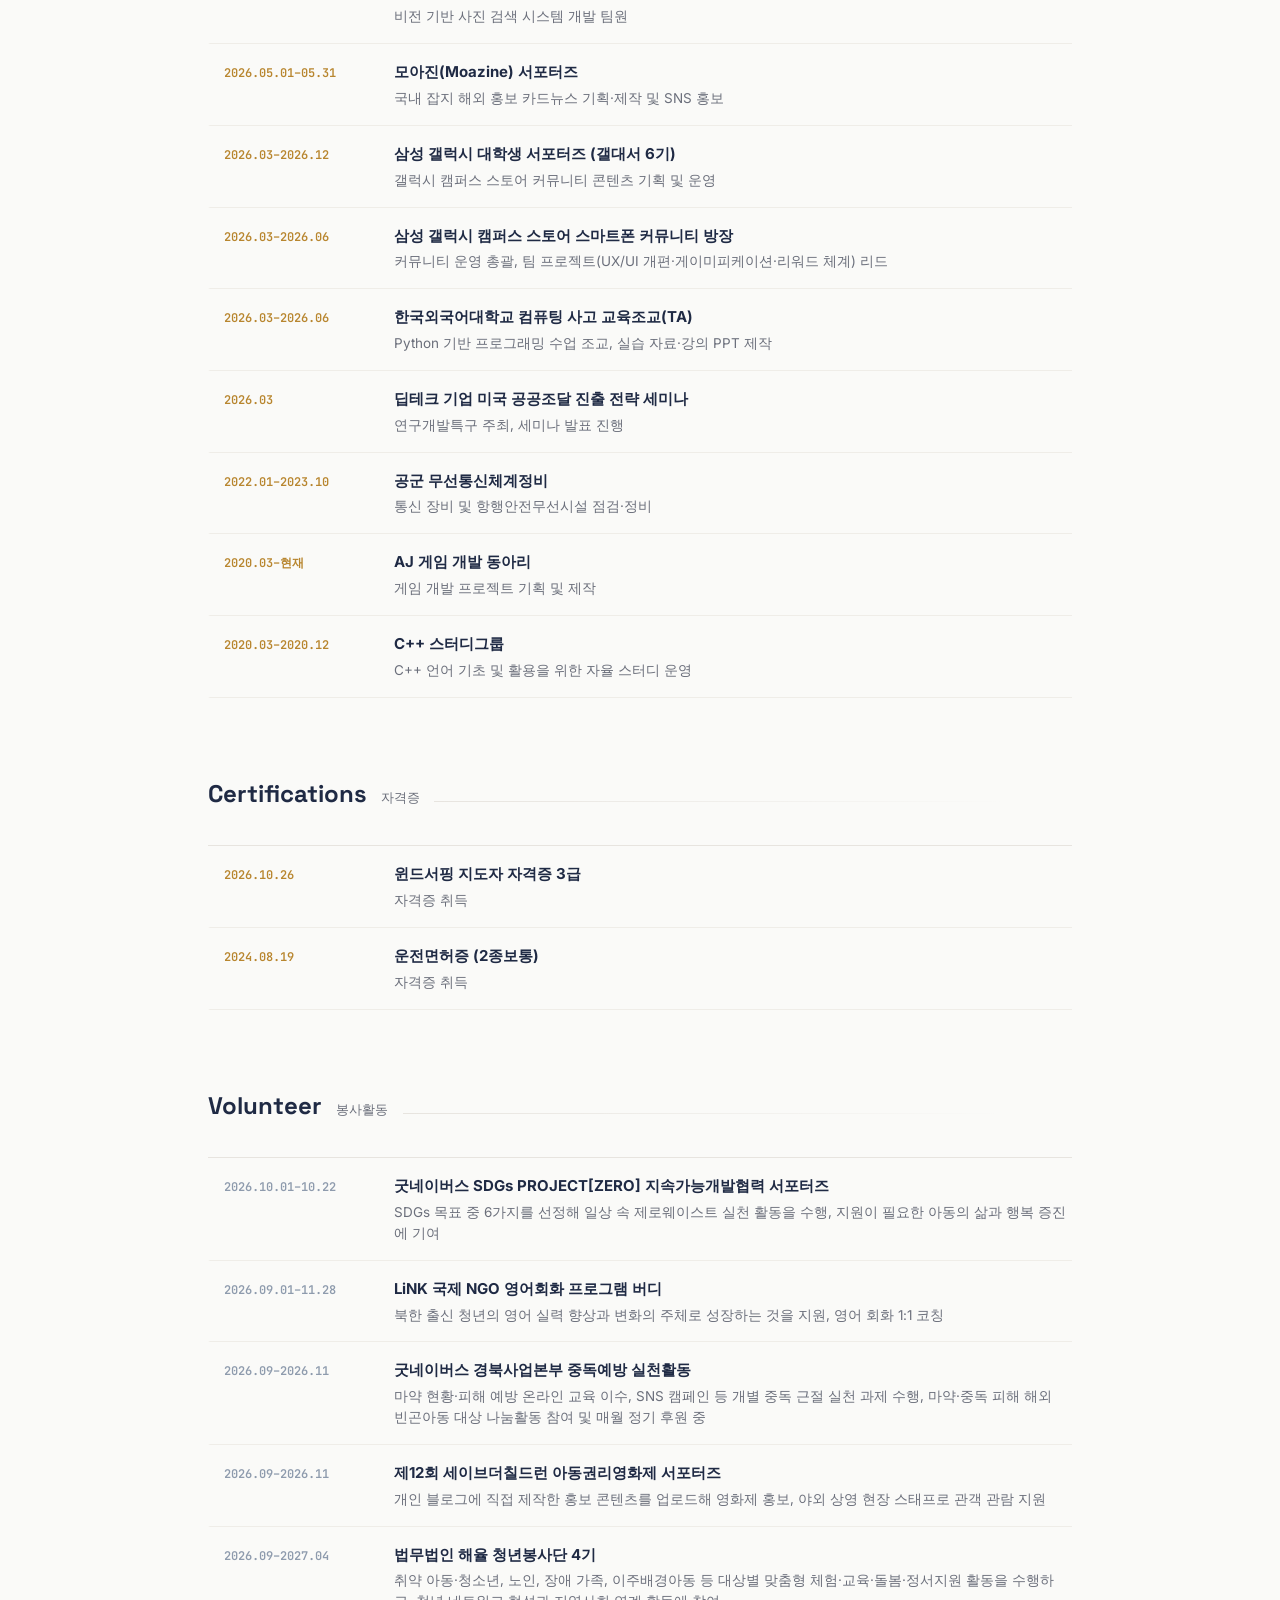
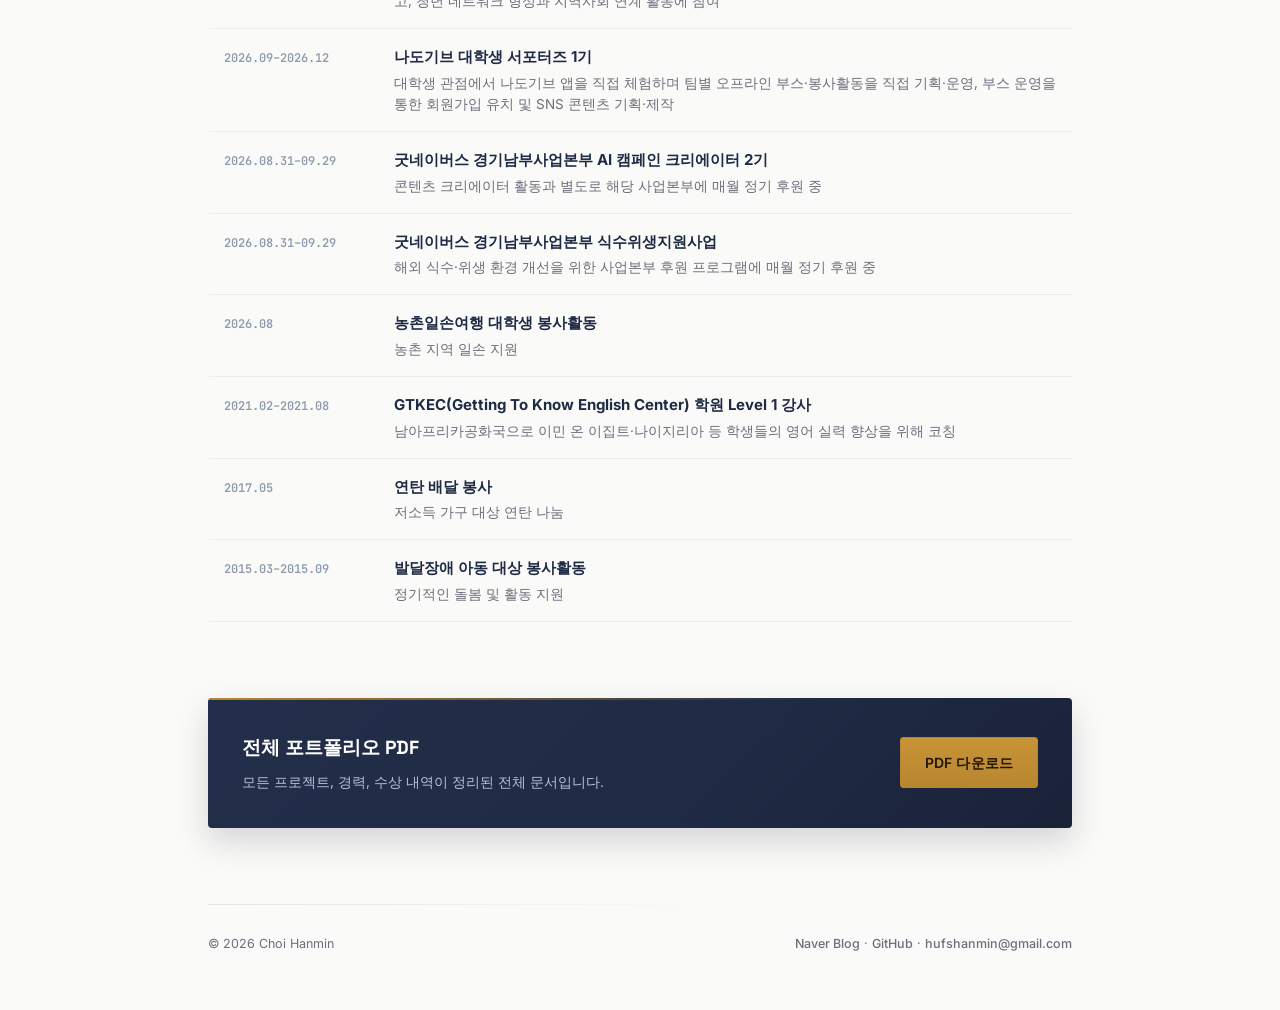
==== commit 73e80f47: "Add HUFS Monitor+ 프로그램 to 경력 및 대외활동 Bumped the 경력 및 대외활동 count from 33+ to 34+ throughout (portfolio" ====
--- a/portfolio/index.html
+++ b/portfolio/index.html
@@ -326,7 +326,7 @@
       <a href="#volunteer">Volunteer</a>
       <a href="https://blog.naver.com/choehanmin" target="_blank" rel="noopener">Blog</a>
       <a href="https://github.com/ChoeHanMin" target="_blank" rel="noopener">GitHub</a>
-      <a href="portfolio.pdf?v=20261031" target="_blank" rel="noopener">PDF</a>
+      <a href="portfolio.pdf?v=20261127" target="_blank" rel="noopener">PDF</a>
     </nav>
   </div>
 </header>
@@ -348,9 +348,9 @@
     <p class="lede">컴퓨터공학을 전공하며 <strong>개발과 서비스 기획을 함께 경험</strong>해온 학생입니다.
     <strong>한국외국어대학교 컴퓨팅사고 교육조교</strong>와 <strong>게임 개발 동아리 활동</strong>으로 기술 역량을 다지고,
     <strong>삼성 갤럭시 대학생 서포터즈</strong>로 활동하며 갤럭시 캠퍼스 스토어 스마트폰 채널 방장 등을 하며
-    33건 이상의 대내외 활동에서 리더로 기획부터 실행까지 직접 이끌어왔습니다.</p>
+    34건 이상의 대내외 활동에서 리더로 기획부터 실행까지 직접 이끌어왔습니다.</p>
     <div class="cta-row">
-      <a class="btn btn-primary" href="portfolio.pdf?v=20261031" target="_blank" rel="noopener">포트폴리오 PDF 보기</a>
+      <a class="btn btn-primary" href="portfolio.pdf?v=20261127" target="_blank" rel="noopener">포트폴리오 PDF 보기</a>
       <a class="btn btn-ghost" href="#projects">프로젝트 둘러보기</a>
     </div>
 
@@ -364,7 +364,7 @@
 
     <div class="stats stats-5">
       <div class="stat"><span class="num">7<span>종</span></span><span class="label">게임 개발·출시</span></div>
-      <div class="stat"><span class="num">33<span>개</span></span><span class="label">경력 및 대외활동</span></div>
+      <div class="stat"><span class="num">34<span>개</span></span><span class="label">경력 및 대외활동</span></div>
       <div class="stat"><span class="num">6<span>기</span></span><span class="label">갤캠스 방장</span></div>
       <div class="stat"><span class="num">2<span>개</span></span><span class="label">플랫폼 (Play·Steam)</span></div>
       <div class="stat"><span class="num">EN<span></span></span><span class="label">Native 수준 영어</span></div>
@@ -454,6 +454,7 @@
   <section class="section" id="activities">
     <div class="section-head"><h2>Activities</h2><span class="count">경력 및 대외활동</span></div>
     <div class="timeline">
+      <div class="trow"><span class="mdate">2026.11.27–2027.01.08</span><div><div class="role">HUFS Monitor+ 프로그램</div><div class="desc">수업·학사·학습공간·시설·학습지원 프로그램 등 대학 전 분야를 날카롭게 진단해 문제를 직접 발굴하고, 해결책 제안을 넘어 실제 적용까지 이끄는 캠퍼스 혁신 프로그램 참여</div></div></div>
       <div class="trow"><span class="mdate">2026.11.02–2027.01</span><div><div class="role">블라인드 캠퍼스 서포터즈 1기</div><div class="desc">블라인드 캠퍼스 서비스를 홍보하는 콘텐츠를 제작해 SNS에 업로드하고, 실제 서비스 이용을 통해 현직자와 질의응답하며 현장 인사이트 습득</div></div></div>
       <div class="trow"><span class="mdate">2026.10.01–10.22</span><div><div class="role">굿네이버스 SDGs PROJECT[ZERO] 지속가능개발협력 서포터즈</div><div class="desc">SDGs 목표 중 6가지를 선정해 일상 속 제로웨이스트 실천 활동을 수행, 지원이 필요한 아동의 삶과 행복 증진에 기여</div></div></div>
       <div class="trow"><span class="mdate">2026.10.01–2027.09.30</span><div><div class="role">삼성 멤버스 스타즈 2027</div><div class="desc">갤럭시 유저를 위한 콘텐츠를 기획·제작해 삼성 멤버스 커뮤니티와 다양한 채널에 공유하고, 스타즈 전용 활동·미션에 참여</div></div></div>
@@ -522,7 +523,7 @@
         <h3>전체 포트폴리오 PDF</h3>
         <p>모든 프로젝트, 경력, 수상 내역이 정리된 전체 문서입니다.</p>
       </div>
-      <a class="btn btn-primary" href="portfolio.pdf?v=20261031" target="_blank" rel="noopener">PDF 다운로드</a>
+      <a class="btn btn-primary" href="portfolio.pdf?v=20261127" target="_blank" rel="noopener">PDF 다운로드</a>
     </div>
   </section>
 
